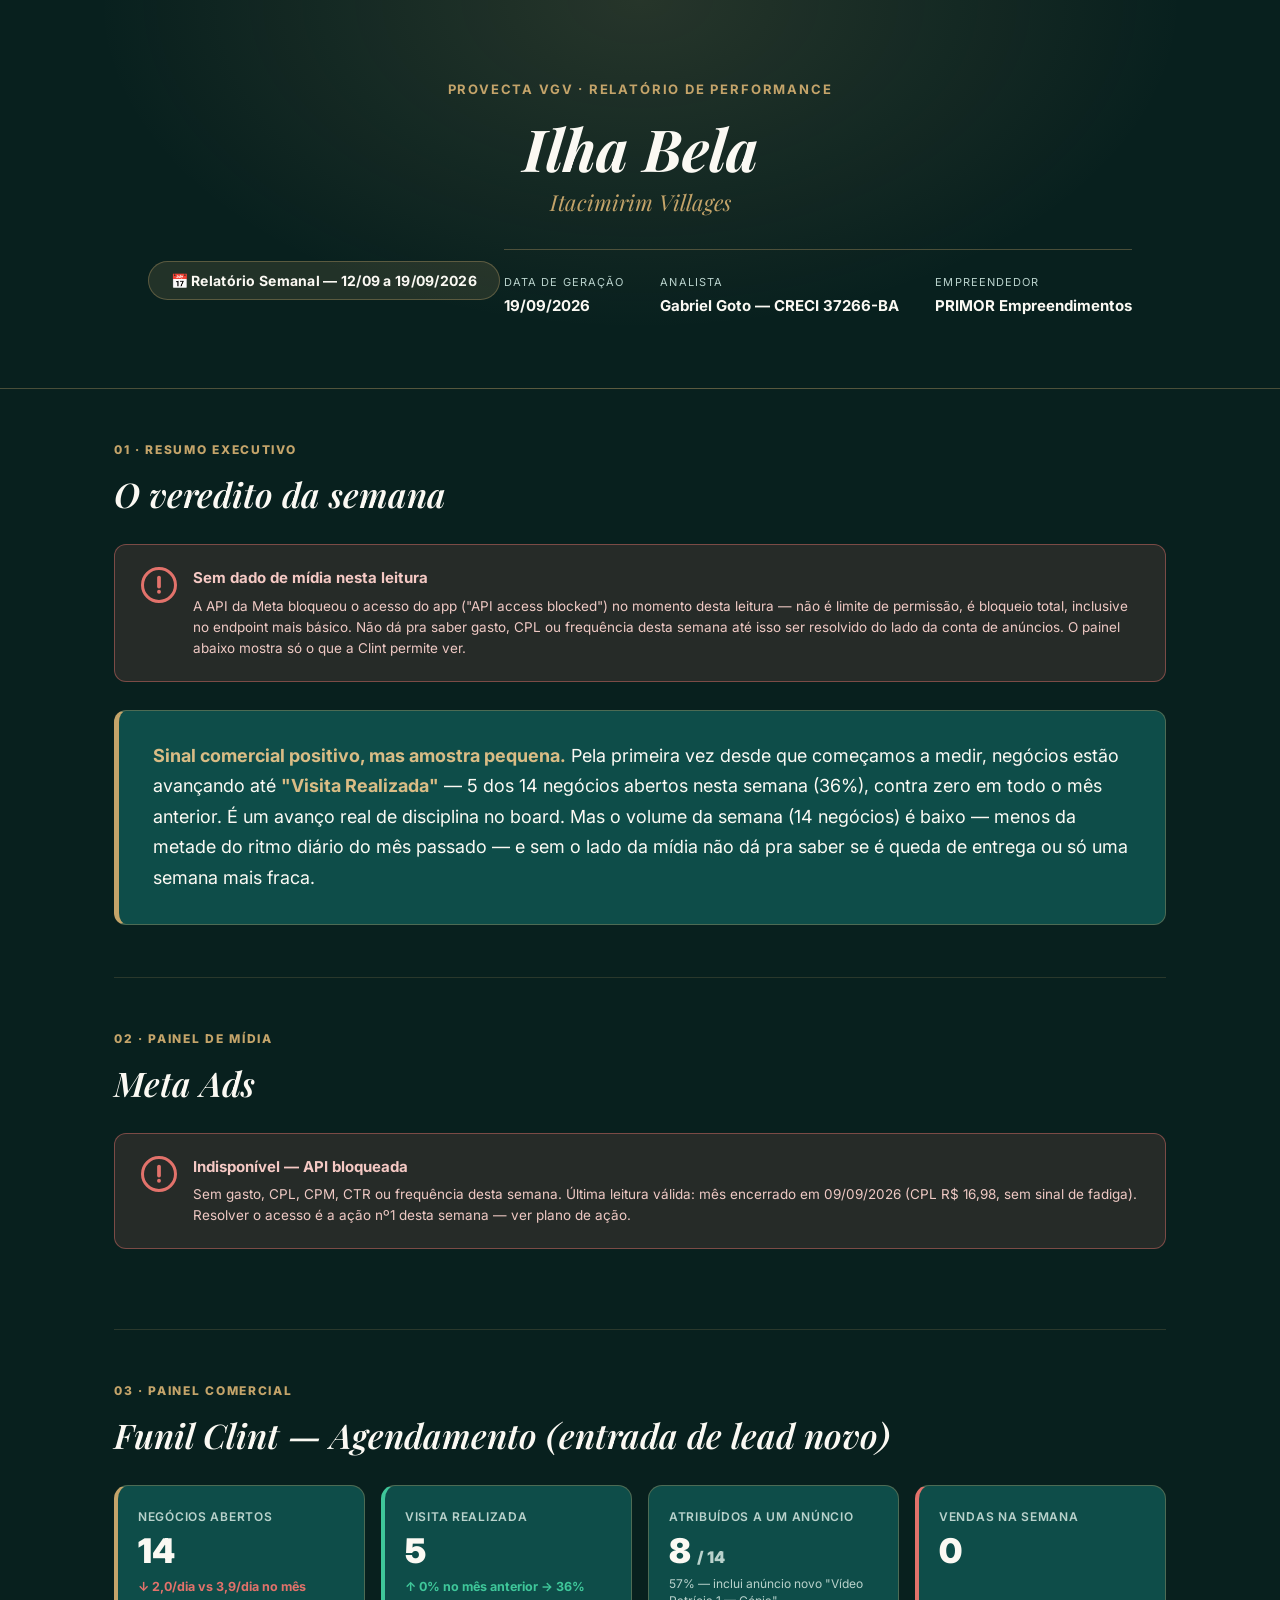
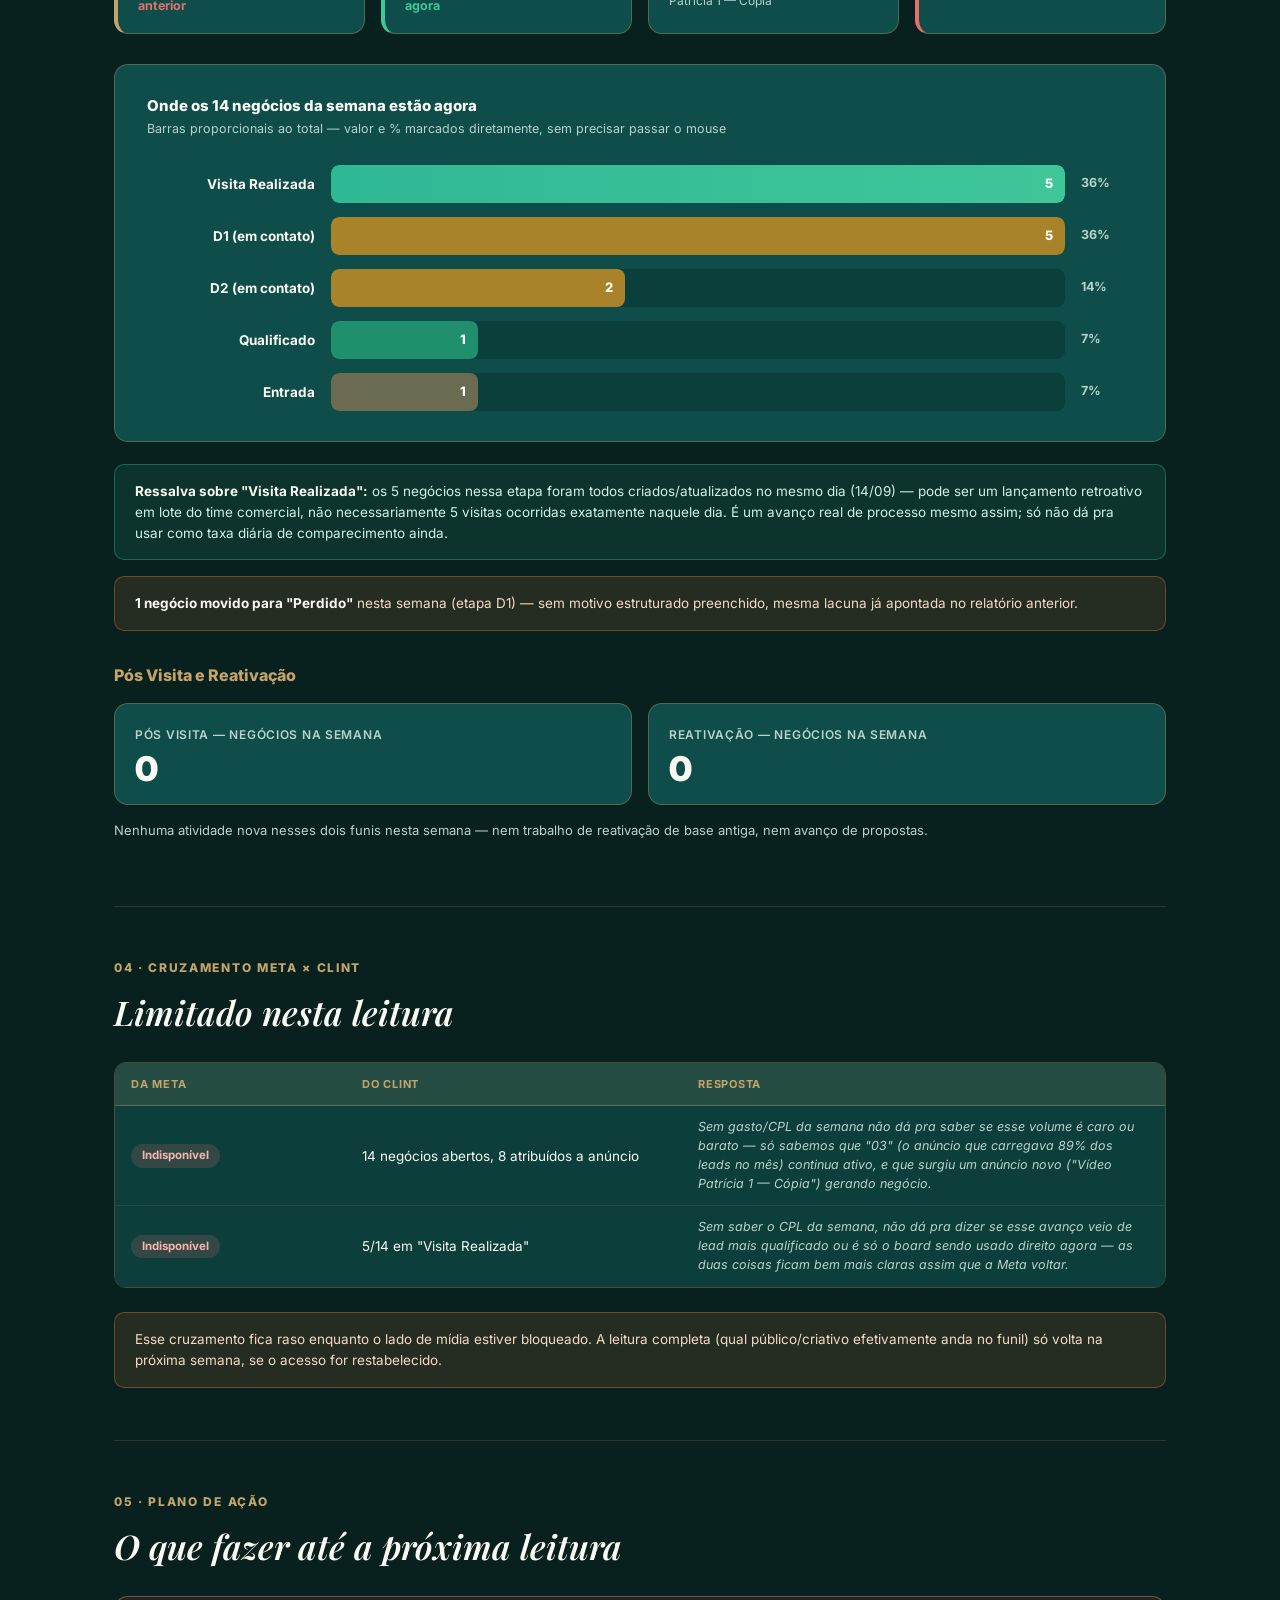
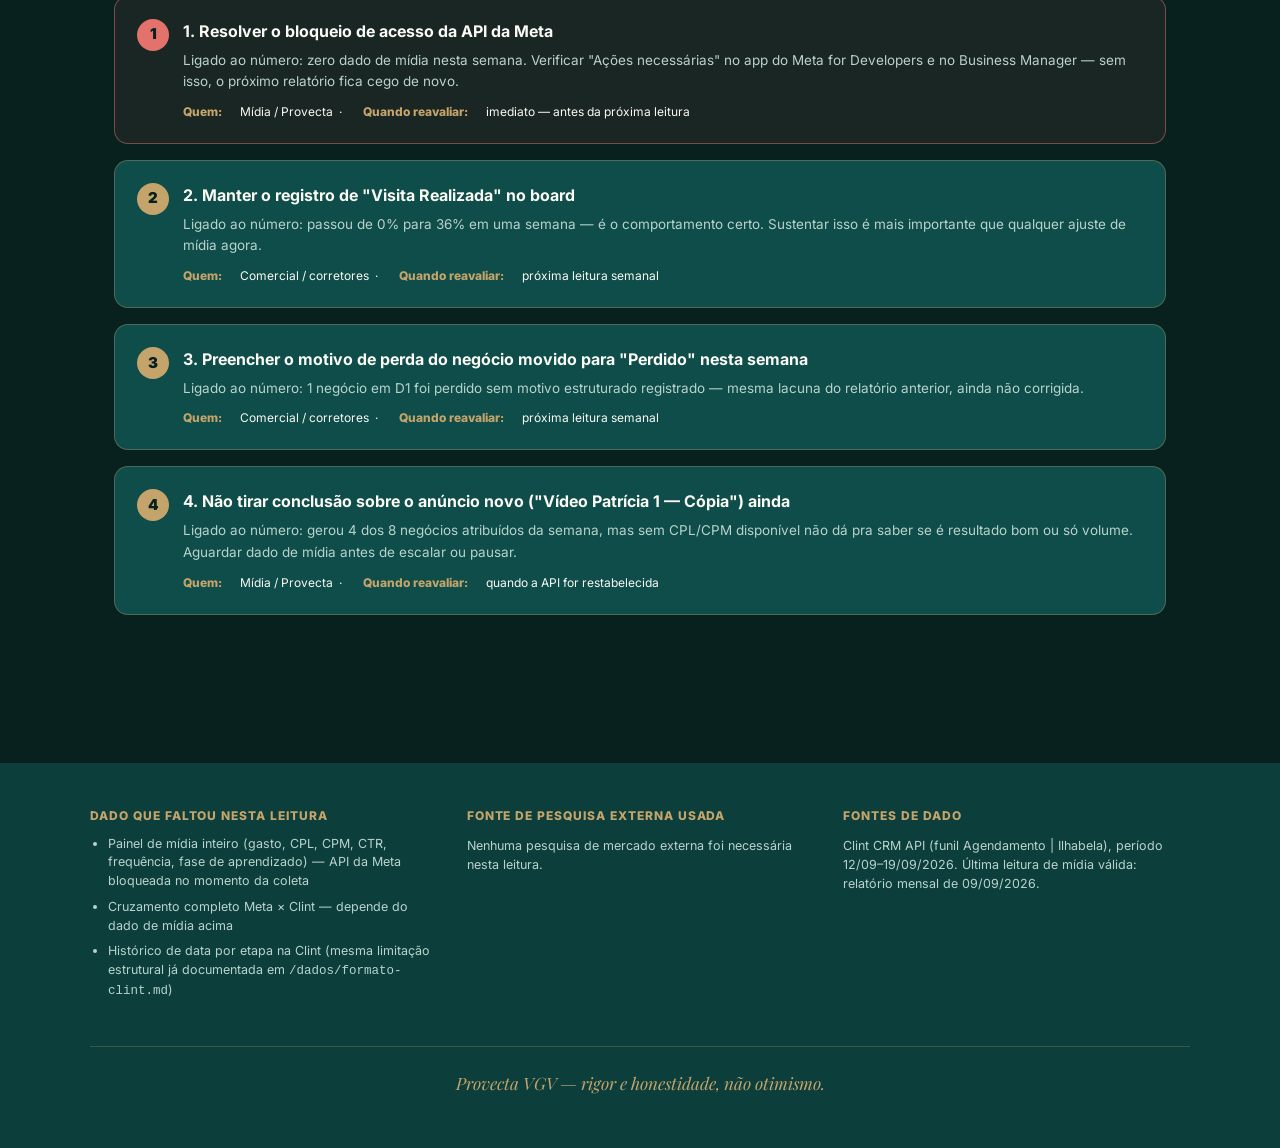
==== relatorio-ilhabela-semanal-2026-09-19.html @ f0786a6d "Relatório semanal Ilha Bela (12-19/09/2026), redesign visual Painel de mídia indisponível: a API da " ====
<!DOCTYPE html>
<html lang="pt-BR">
<head>
<meta charset="UTF-8">
<meta name="viewport" content="width=device-width, initial-scale=1.0">
<title>Ilha Bela Itacimirim Villages — Relatório Semanal</title>
<link rel="preconnect" href="https://fonts.googleapis.com">
<link rel="preconnect" href="https://fonts.gstatic.com" crossorigin>
<link href="https://fonts.googleapis.com/css2?family=Playfair+Display:ital,wght@1,500;1,700&family=Inter:wght@400;500;600;700;800;900&display=swap" rel="stylesheet">
<style>
  :root{
    --bg-deep:#08201E;
    --bg-panel:#0E4D49;
    --bg-panel-2:#0c3f3c;
    --accent:#C4A46A;
    --accent-strong:#D9BC85;
    --teal:#2FB894;
    --rust:#D9793F;
    --critical:#E2726B;
    --good:#3FC79A;
    --text-on-dark:#FBF9F3;
    --text-on-dark-muted:#B9D2CC;
    --border-soft:rgba(196,164,106,0.35);
    --font-display:'Playfair Display', Georgia, serif;
    --font-body:'Inter', -apple-system, sans-serif;
  }
  *{box-sizing:border-box;}
  body{margin:0;background:var(--bg-deep);color:var(--text-on-dark);font-family:var(--font-body);line-height:1.5;}
  .page{max-width:1100px;margin:0 auto;padding:0 24px 80px;}
  svg{display:block;}

  /* ---------- CAPA ---------- */
  .cover{padding:80px 24px 60px;text-align:center;background:radial-gradient(ellipse at top, rgba(196,164,106,0.16), transparent 60%),var(--bg-deep);border-bottom:1px solid var(--border-soft);}
  .cover-eyebrow{font-size:13px;letter-spacing:.14em;text-transform:uppercase;color:var(--accent);font-weight:700;margin-bottom:18px;}
  .cover h1{font-family:var(--font-display);font-style:italic;font-weight:700;font-size:58px;line-height:1.05;margin:0 0 8px;}
  .cover .sub{font-family:var(--font-display);font-style:italic;font-size:22px;color:var(--accent);margin:0 0 30px;}
  .period-badge{display:inline-block;background:rgba(196,164,106,0.14);border:1px solid var(--border-soft);border-radius:30px;padding:8px 22px;font-size:14px;font-weight:700;letter-spacing:.02em;margin-bottom:28px;}
  .cover-meta{display:inline-flex;gap:36px;flex-wrap:wrap;justify-content:center;padding-top:24px;border-top:1px solid var(--border-soft);}
  .cover-meta div{text-align:left;}
  .cover-meta .label{font-size:11px;text-transform:uppercase;letter-spacing:.1em;color:var(--text-on-dark-muted);margin-bottom:4px;}
  .cover-meta .value{font-size:15px;font-weight:700;}

  section{padding:52px 0;border-bottom:1px solid rgba(196,164,106,0.18);}
  section:last-of-type{border-bottom:none;}
  .section-tag{font-size:12px;letter-spacing:.14em;text-transform:uppercase;color:var(--accent);font-weight:800;margin:0 0 10px;}
  h2{font-family:var(--font-display);font-style:italic;font-weight:600;font-size:34px;margin:0 0 24px;}
  h3{font-size:16px;font-weight:800;margin:0 0 16px;color:var(--accent);}

  .verdict-box{background:var(--bg-panel);border:1px solid var(--border-soft);border-left:5px solid var(--accent);border-radius:12px;padding:30px 34px;font-size:18px;line-height:1.7;}
  .verdict-box strong{color:var(--accent-strong);}

  .alert-box{background:rgba(226,114,107,0.14);border:1px solid rgba(226,114,107,0.45);border-radius:12px;padding:22px 26px;margin-bottom:28px;display:flex;gap:16px;align-items:flex-start;}
  .alert-box .icon{flex:0 0 auto;width:36px;height:36px;}
  .alert-box .body h4{margin:0 0 6px;font-size:15px;color:#F5C9C4;}
  .alert-box .body p{margin:0;font-size:13.5px;color:#EFC9C4;line-height:1.55;}

  /* ---------- STAT TILES ---------- */
  .stat-grid{display:grid;grid-template-columns:repeat(auto-fit,minmax(190px,1fr));gap:16px;margin-bottom:30px;}
  .stat-tile{background:var(--bg-panel);border:1px solid var(--border-soft);border-radius:14px;padding:22px 20px 18px;position:relative;overflow:hidden;}
  .stat-tile .stat-icon{position:absolute;top:16px;right:16px;width:22px;height:22px;}
  .stat-tile .stat-label{font-size:12px;color:var(--text-on-dark-muted);text-transform:uppercase;letter-spacing:.06em;margin-bottom:8px;font-weight:600;}
  .stat-tile .stat-value{font-size:34px;font-weight:900;color:var(--text-on-dark);line-height:1;}
  .stat-tile .stat-trend{margin-top:10px;font-size:12.5px;font-weight:700;display:flex;align-items:center;gap:5px;}
  .stat-tile .stat-note{font-size:12px;color:var(--text-on-dark-muted);margin-top:8px;line-height:1.4;}
  .stat-tile.good{border-left:4px solid var(--good);}
  .stat-tile.flag{border-left:4px solid var(--critical);}
  .stat-tile.neutral{border-left:4px solid var(--accent);}
  .trend-up{color:var(--good);}
  .trend-down{color:var(--critical);}

  /* ---------- FUNNEL ---------- */
  .funnel-card{background:var(--bg-panel);border:1px solid var(--border-soft);border-radius:14px;padding:30px 32px;margin-bottom:22px;}
  .funnel-title{font-size:15px;font-weight:800;color:var(--text-on-dark);margin-bottom:2px;}
  .funnel-sub{font-size:12.5px;color:var(--text-on-dark-muted);margin-bottom:26px;}
  .funnel-row{display:flex;align-items:center;gap:16px;margin-bottom:14px;}
  .funnel-row:last-child{margin-bottom:0;}
  .funnel-label{flex:0 0 168px;font-size:13.5px;font-weight:700;color:var(--text-on-dark);text-align:right;}
  .funnel-bar-track{flex:1;background:rgba(0,0,0,0.18);border-radius:8px;height:38px;position:relative;overflow:hidden;}
  .funnel-bar-fill{height:100%;border-radius:8px;display:flex;align-items:center;justify-content:flex-end;padding-right:12px;transition:width .3s;min-width:44px;}
  .funnel-bar-fill span{font-size:13px;font-weight:800;color:#062120;white-space:nowrap;}
  .funnel-bar-fill.on-dark span{color:#fff;}
  .funnel-pct{flex:0 0 52px;font-size:12.5px;color:var(--text-on-dark-muted);font-weight:700;}

  /* ---------- TABLES ---------- */
  .table-wrap{overflow-x:auto;border-radius:12px;border:1px solid var(--border-soft);margin-bottom:24px;}
  table{width:100%;border-collapse:collapse;background:var(--bg-panel-2);font-size:13.5px;}
  thead th{text-align:left;padding:13px 16px;background:rgba(196,164,106,0.14);color:var(--accent);font-size:11px;text-transform:uppercase;letter-spacing:.07em;border-bottom:1px solid var(--border-soft);}
  tbody td{padding:12px 16px;border-bottom:1px solid rgba(196,164,106,0.1);color:var(--text-on-dark);white-space:normal;}
  tbody tr:last-child td{border-bottom:none;}
  tbody tr:hover{background:rgba(196,164,106,0.06);}
  .pill{display:inline-flex;align-items:center;gap:5px;padding:3px 11px;border-radius:20px;font-size:11.5px;font-weight:700;}
  .pill-good{background:rgba(63,199,154,0.2);color:#8FEACB;}
  .pill-warn{background:rgba(226,114,107,0.18);color:#F5B4AF;}
  .pill-muted{background:rgba(185,210,204,0.12);color:var(--text-on-dark-muted);}

  .callout{background:rgba(217,121,63,0.14);border:1px solid rgba(217,121,63,0.4);border-radius:10px;padding:16px 20px;font-size:13.5px;color:#F5DAC4;margin:16px 0 0;line-height:1.55;}
  .callout.info{background:rgba(47,184,148,0.12);border-color:rgba(47,184,148,0.4);color:#CFF2E5;}
  .callout strong{color:var(--text-on-dark);}

  .cross-table td:nth-child(1){width:22%;font-weight:600;}
  .cross-table td:nth-child(2){width:32%;}
  .cross-table td.q{font-style:italic;color:var(--text-on-dark-muted);font-size:12.5px;line-height:1.5;}

  .action-list{list-style:none;padding:0;margin:0;counter-reset:action;}
  .action-item{counter-increment:action;background:var(--bg-panel);border:1px solid var(--border-soft);border-radius:14px;padding:22px 24px 22px 68px;margin-bottom:16px;position:relative;}
  .action-item.urgent{border-color:rgba(226,114,107,0.5);background:rgba(226,114,107,0.08);}
  .action-item::before{content:counter(action);position:absolute;left:22px;top:22px;width:32px;height:32px;border-radius:50%;background:var(--accent);color:var(--bg-deep);font-weight:900;font-size:15px;display:flex;align-items:center;justify-content:center;}
  .action-item.urgent::before{background:var(--critical);}
  .action-item h4{margin:0 0 7px;font-size:16px;}
  .action-item p{margin:0 0 10px;font-size:13.5px;color:var(--text-on-dark-muted);line-height:1.6;}
  .action-meta{display:flex;gap:18px;flex-wrap:wrap;font-size:12px;}
  .action-meta span{color:var(--accent);font-weight:800;}

  footer{padding:44px 24px 54px;background:var(--bg-panel-2);font-size:12.5px;color:var(--text-on-dark-muted);}
  footer h4{color:var(--accent);font-size:12px;text-transform:uppercase;letter-spacing:.08em;margin:0 0 10px;font-weight:800;}
  footer .foot-grid{max-width:1100px;margin:0 auto;display:grid;grid-template-columns:repeat(auto-fit,minmax(230px,1fr));gap:30px;}
  footer .signature{max-width:1100px;margin:38px auto 0;padding-top:24px;border-top:1px solid rgba(196,164,106,0.25);font-family:var(--font-display);font-style:italic;font-size:17px;color:var(--accent);text-align:center;}
  footer ul{margin:0;padding-left:18px;}
  footer li{margin-bottom:7px;line-height:1.5;}

  @media (max-width:640px){
    .funnel-label{flex-basis:110px;font-size:12px;}
    .cover h1{font-size:42px;}
  }
  @media print{body{background:#fff;}section{break-inside:avoid;}}
</style>
</head>
<body>

<div class="cover">
  <div class="cover-eyebrow">Provecta VGV · Relatório de Performance</div>
  <h1>Ilha Bela</h1>
  <div class="sub">Itacimirim Villages</div>
  <div class="period-badge">📅 Relatório Semanal — 12/09 a 19/09/2026</div>
  <div class="cover-meta">
    <div><div class="label">Data de geração</div><div class="value">19/09/2026</div></div>
    <div><div class="label">Analista</div><div class="value">Gabriel Goto — CRECI 37266-BA</div></div>
    <div><div class="label">Empreendedor</div><div class="value">PRIMOR Empreendimentos</div></div>
  </div>
</div>

<div class="page">

  <section>
    <p class="section-tag">01 · Resumo executivo</p>
    <h2>O veredito da semana</h2>

    <div class="alert-box">
      <svg class="icon" viewBox="0 0 24 24" fill="none"><circle cx="12" cy="12" r="11" stroke="#E2726B" stroke-width="2"/><path d="M12 7v6" stroke="#E2726B" stroke-width="2.5" stroke-linecap="round"/><circle cx="12" cy="16.5" r="1.3" fill="#E2726B"/></svg>
      <div class="body">
        <h4>Sem dado de mídia nesta leitura</h4>
        <p>A API da Meta bloqueou o acesso do app ("API access blocked") no momento desta leitura — não é limite de permissão, é bloqueio total, inclusive no endpoint mais básico. Não dá pra saber gasto, CPL ou frequência desta semana até isso ser resolvido do lado da conta de anúncios. O painel abaixo mostra só o que a Clint permite ver.</p>
      </div>
    </div>

    <div class="verdict-box">
      <strong>Sinal comercial positivo, mas amostra pequena.</strong> Pela primeira vez desde que começamos a medir, negócios estão avançando até <strong>"Visita Realizada"</strong> — 5 dos 14 negócios abertos nesta semana (36%), contra zero em todo o mês anterior. É um avanço real de disciplina no board. Mas o volume da semana (14 negócios) é baixo — menos da metade do ritmo diário do mês passado — e sem o lado da mídia não dá pra saber se é queda de entrega ou só uma semana mais fraca.
    </div>
  </section>

  <!-- ============ PAINEL DE MÍDIA ============ -->
  <section>
    <p class="section-tag">02 · Painel de mídia</p>
    <h2>Meta Ads</h2>
    <div class="alert-box">
      <svg class="icon" viewBox="0 0 24 24" fill="none"><circle cx="12" cy="12" r="11" stroke="#E2726B" stroke-width="2"/><path d="M12 7v6" stroke="#E2726B" stroke-width="2.5" stroke-linecap="round"/><circle cx="12" cy="16.5" r="1.3" fill="#E2726B"/></svg>
      <div class="body">
        <h4>Indisponível — API bloqueada</h4>
        <p>Sem gasto, CPL, CPM, CTR ou frequência desta semana. Última leitura válida: mês encerrado em 09/09/2026 (CPL R$ 16,98, sem sinal de fadiga). Resolver o acesso é a ação nº1 desta semana — ver plano de ação.</p>
      </div>
    </div>
  </section>

  <!-- ============ PAINEL COMERCIAL ============ -->
  <section>
    <p class="section-tag">03 · Painel comercial</p>
    <h2>Funil Clint — Agendamento (entrada de lead novo)</h2>

    <div class="stat-grid">
      <div class="stat-tile neutral">
        <div class="stat-label">Negócios abertos</div>
        <div class="stat-value">14</div>
        <div class="stat-trend trend-down">↓ 2,0/dia vs 3,9/dia no mês anterior</div>
      </div>
      <div class="stat-tile good">
        <div class="stat-label">Visita Realizada</div>
        <div class="stat-value">5</div>
        <div class="stat-trend trend-up">↑ 0% no mês anterior → 36% agora</div>
      </div>
      <div class="stat-tile">
        <div class="stat-label">Atribuídos a um anúncio</div>
        <div class="stat-value">8 <span style="font-size:16px;color:var(--text-on-dark-muted);">/ 14</span></div>
        <div class="stat-note">57% — inclui anúncio novo "Vídeo Patrícia 1 — Cópia"</div>
      </div>
      <div class="stat-tile flag">
        <div class="stat-label">Vendas na semana</div>
        <div class="stat-value">0</div>
      </div>
    </div>

    <div class="funnel-card">
      <div class="funnel-title">Onde os 14 negócios da semana estão agora</div>
      <div class="funnel-sub">Barras proporcionais ao total — valor e % marcados diretamente, sem precisar passar o mouse</div>

      <div class="funnel-row">
        <div class="funnel-label">Visita Realizada</div>
        <div class="funnel-bar-track"><div class="funnel-bar-fill on-dark" style="width:100%;background:linear-gradient(90deg,#2FB894,#3FC79A);"><span>5</span></div></div>
        <div class="funnel-pct">36%</div>
      </div>
      <div class="funnel-row">
        <div class="funnel-label">D1 (em contato)</div>
        <div class="funnel-bar-track"><div class="funnel-bar-fill on-dark" style="width:100%;background:#A9832A;"><span>5</span></div></div>
        <div class="funnel-pct">36%</div>
      </div>
      <div class="funnel-row">
        <div class="funnel-label">D2 (em contato)</div>
        <div class="funnel-bar-track"><div class="funnel-bar-fill on-dark" style="width:40%;background:#A9832A;"><span>2</span></div></div>
        <div class="funnel-pct">14%</div>
      </div>
      <div class="funnel-row">
        <div class="funnel-label">Qualificado</div>
        <div class="funnel-bar-track"><div class="funnel-bar-fill on-dark" style="width:20%;background:#1F8F6E;"><span>1</span></div></div>
        <div class="funnel-pct">7%</div>
      </div>
      <div class="funnel-row">
        <div class="funnel-label">Entrada</div>
        <div class="funnel-bar-track"><div class="funnel-bar-fill on-dark" style="width:20%;background:#6b6b52;"><span>1</span></div></div>
        <div class="funnel-pct">7%</div>
      </div>
    </div>
    <div class="callout info">
      <strong>Ressalva sobre "Visita Realizada":</strong> os 5 negócios nessa etapa foram todos criados/atualizados no mesmo dia (14/09) — pode ser um lançamento retroativo em lote do time comercial, não necessariamente 5 visitas ocorridas exatamente naquele dia. É um avanço real de processo mesmo assim; só não dá pra usar como taxa diária de comparecimento ainda.
    </div>
    <div class="callout">
      <strong>1 negócio movido para "Perdido"</strong> nesta semana (etapa D1) — sem motivo estruturado preenchido, mesma lacuna já apontada no relatório anterior.
    </div>

    <h3 style="margin-top:32px;">Pós Visita e Reativação</h3>
    <div class="stat-grid">
      <div class="stat-tile"><div class="stat-label">Pós Visita — negócios na semana</div><div class="stat-value">0</div></div>
      <div class="stat-tile"><div class="stat-label">Reativação — negócios na semana</div><div class="stat-value">0</div></div>
    </div>
    <p style="font-size:13px;color:var(--text-on-dark-muted);margin-top:-14px;">Nenhuma atividade nova nesses dois funis nesta semana — nem trabalho de reativação de base antiga, nem avanço de propostas.</p>
  </section>

  <!-- ============ CRUZAMENTO ============ -->
  <section>
    <p class="section-tag">04 · Cruzamento Meta × Clint</p>
    <h2>Limitado nesta leitura</h2>
    <div class="table-wrap cross-table">
      <table>
        <thead><tr><th>Da Meta</th><th>Do Clint</th><th>Resposta</th></tr></thead>
        <tbody>
          <tr><td><span class="pill pill-warn">Indisponível</span></td><td>14 negócios abertos, 8 atribuídos a anúncio</td><td class="q">Sem gasto/CPL da semana não dá pra saber se esse volume é caro ou barato — só sabemos que "03" (o anúncio que carregava 89% dos leads no mês) continua ativo, e que surgiu um anúncio novo ("Vídeo Patrícia 1 — Cópia") gerando negócio.</td></tr>
          <tr><td><span class="pill pill-warn">Indisponível</span></td><td>5/14 em "Visita Realizada"</td><td class="q">Sem saber o CPL da semana, não dá pra dizer se esse avanço veio de lead mais qualificado ou é só o board sendo usado direito agora — as duas coisas ficam bem mais claras assim que a Meta voltar.</td></tr>
        </tbody>
      </table>
    </div>
    <div class="callout">
      Esse cruzamento fica raso enquanto o lado de mídia estiver bloqueado. A leitura completa (qual público/criativo efetivamente anda no funil) só volta na próxima semana, se o acesso for restabelecido.
    </div>
  </section>

  <!-- ============ PLANO DE AÇÃO ============ -->
  <section>
    <p class="section-tag">05 · Plano de ação</p>
    <h2>O que fazer até a próxima leitura</h2>
    <ol class="action-list">
      <li class="action-item urgent">
        <h4>1. Resolver o bloqueio de acesso da API da Meta</h4>
        <p>Ligado ao número: zero dado de mídia nesta semana. Verificar "Ações necessárias" no app do Meta for Developers e no Business Manager — sem isso, o próximo relatório fica cego de novo.</p>
        <div class="action-meta"><span>Quem:</span> Mídia / Provecta &nbsp;·&nbsp; <span>Quando reavaliar:</span> imediato — antes da próxima leitura</div>
      </li>
      <li class="action-item">
        <h4>2. Manter o registro de "Visita Realizada" no board</h4>
        <p>Ligado ao número: passou de 0% para 36% em uma semana — é o comportamento certo. Sustentar isso é mais importante que qualquer ajuste de mídia agora.</p>
        <div class="action-meta"><span>Quem:</span> Comercial / corretores &nbsp;·&nbsp; <span>Quando reavaliar:</span> próxima leitura semanal</div>
      </li>
      <li class="action-item">
        <h4>3. Preencher o motivo de perda do negócio movido para "Perdido" nesta semana</h4>
        <p>Ligado ao número: 1 negócio em D1 foi perdido sem motivo estruturado registrado — mesma lacuna do relatório anterior, ainda não corrigida.</p>
        <div class="action-meta"><span>Quem:</span> Comercial / corretores &nbsp;·&nbsp; <span>Quando reavaliar:</span> próxima leitura semanal</div>
      </li>
      <li class="action-item">
        <h4>4. Não tirar conclusão sobre o anúncio novo ("Vídeo Patrícia 1 — Cópia") ainda</h4>
        <p>Ligado ao número: gerou 4 dos 8 negócios atribuídos da semana, mas sem CPL/CPM disponível não dá pra saber se é resultado bom ou só volume. Aguardar dado de mídia antes de escalar ou pausar.</p>
        <div class="action-meta"><span>Quem:</span> Mídia / Provecta &nbsp;·&nbsp; <span>Quando reavaliar:</span> quando a API for restabelecida</div>
      </li>
    </ol>
  </section>

</div>

<footer>
  <div class="foot-grid">
    <div>
      <h4>Dado que faltou nesta leitura</h4>
      <ul>
        <li>Painel de mídia inteiro (gasto, CPL, CPM, CTR, frequência, fase de aprendizado) — API da Meta bloqueada no momento da coleta</li>
        <li>Cruzamento completo Meta × Clint — depende do dado de mídia acima</li>
        <li>Histórico de data por etapa na Clint (mesma limitação estrutural já documentada em <code>/dados/formato-clint.md</code>)</li>
      </ul>
    </div>
    <div>
      <h4>Fonte de pesquisa externa usada</h4>
      <p>Nenhuma pesquisa de mercado externa foi necessária nesta leitura.</p>
    </div>
    <div>
      <h4>Fontes de dado</h4>
      <p>Clint CRM API (funil Agendamento | Ilhabela), período 12/09–19/09/2026. Última leitura de mídia válida: relatório mensal de 09/09/2026.</p>
    </div>
  </div>
  <div class="signature">Provecta VGV — rigor e honestidade, não otimismo.</div>
</footer>

</body>
</html>
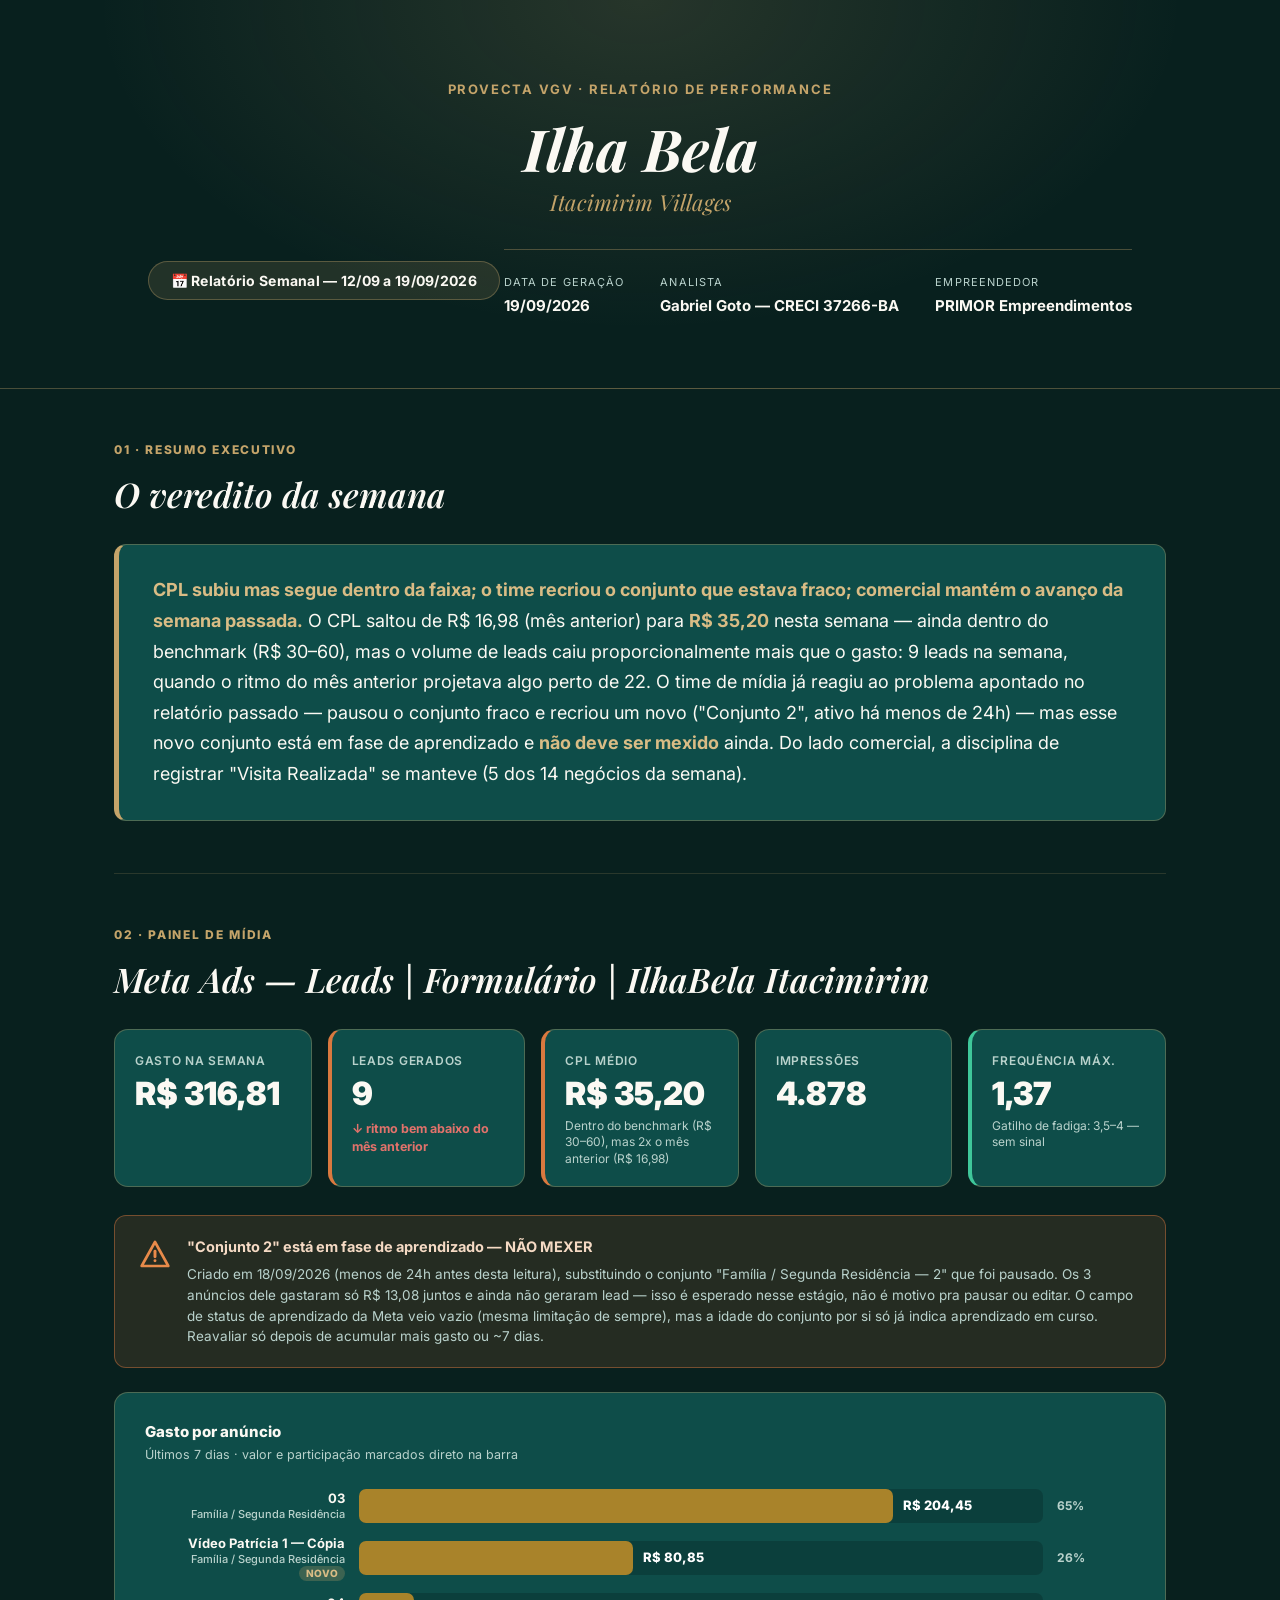
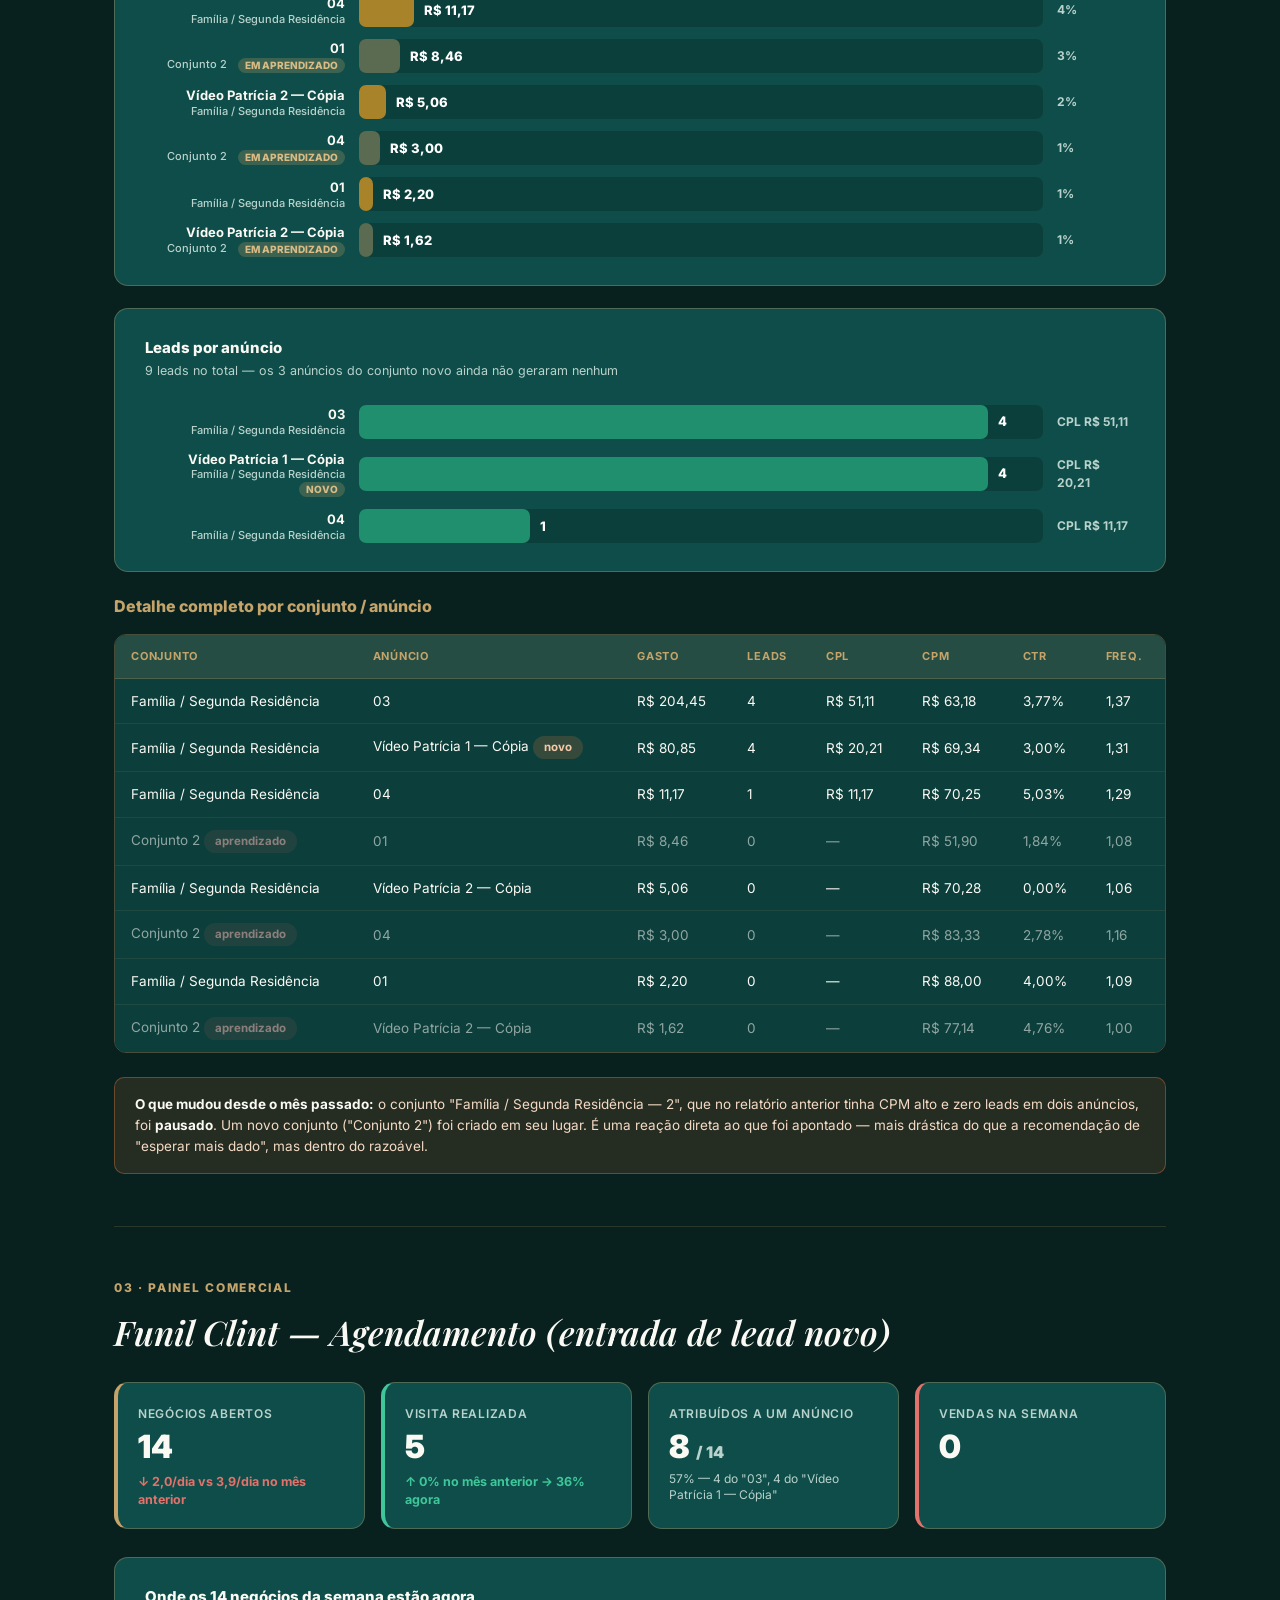
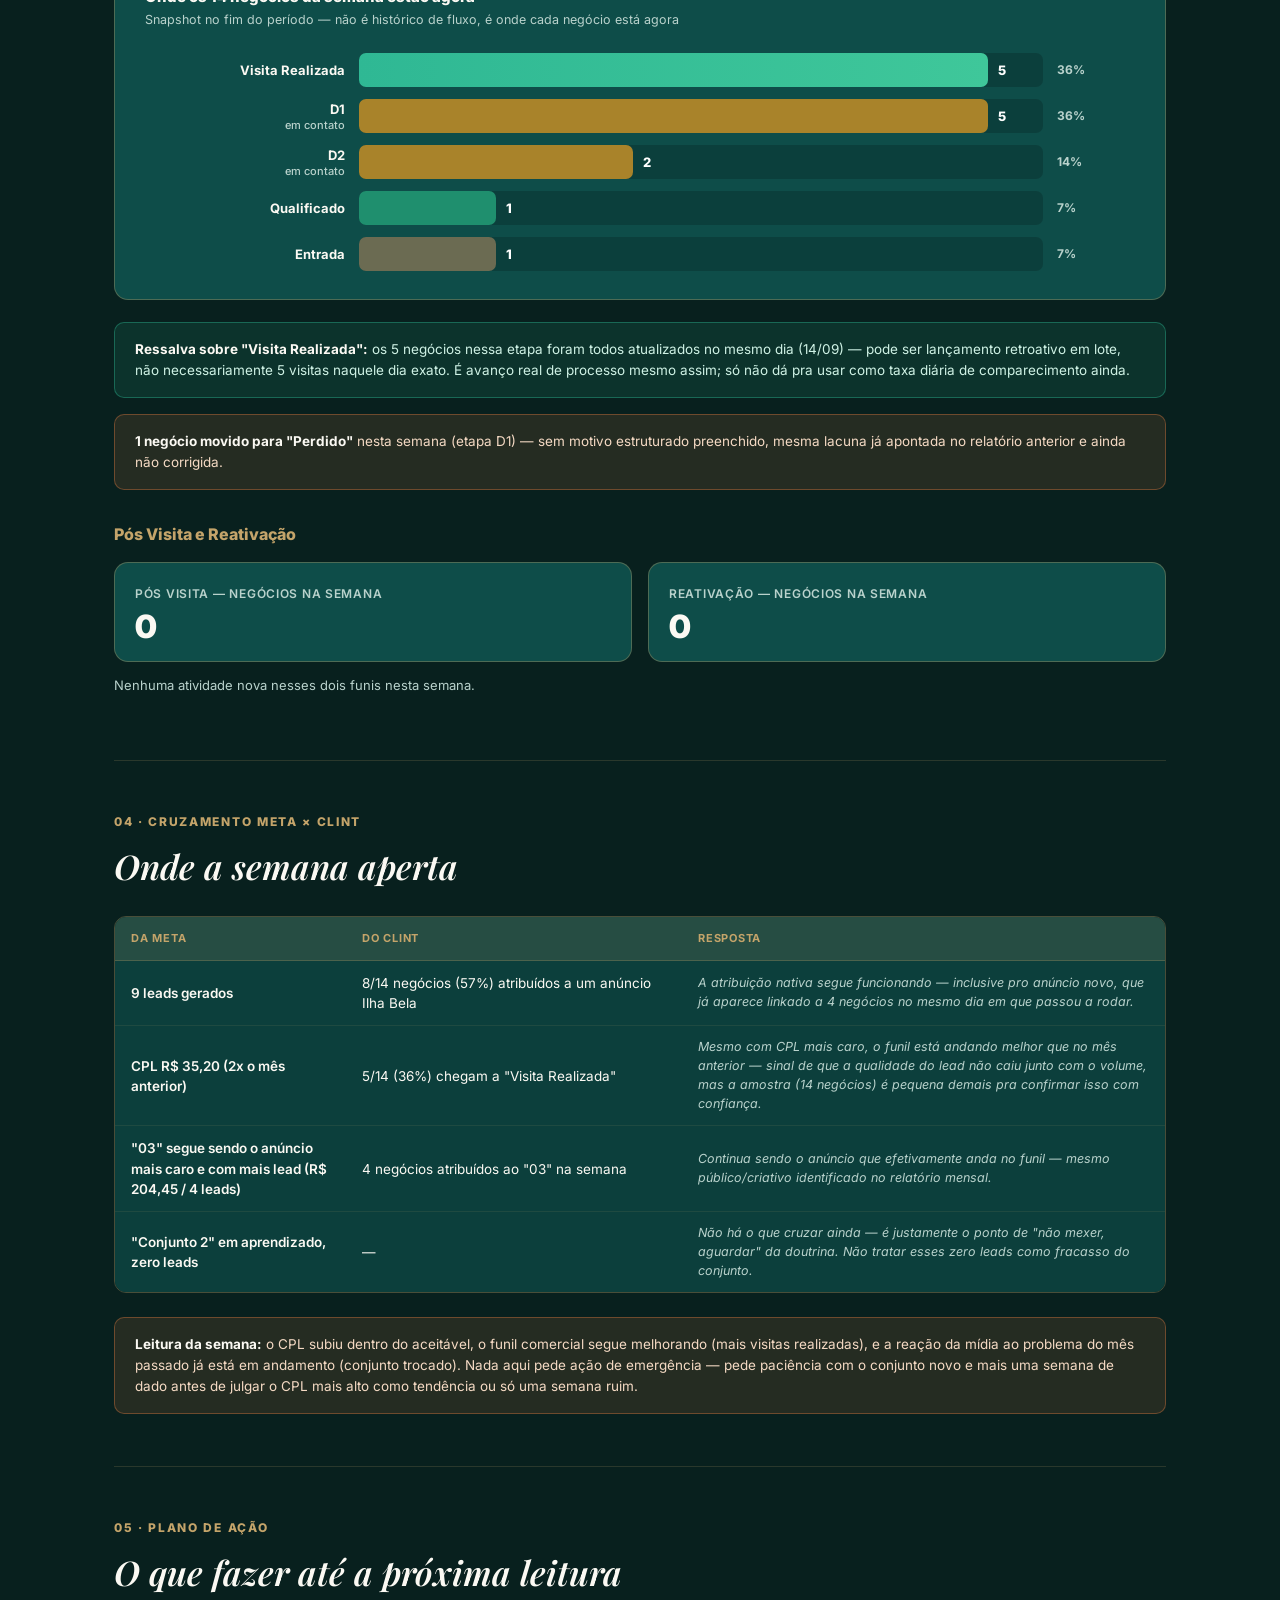
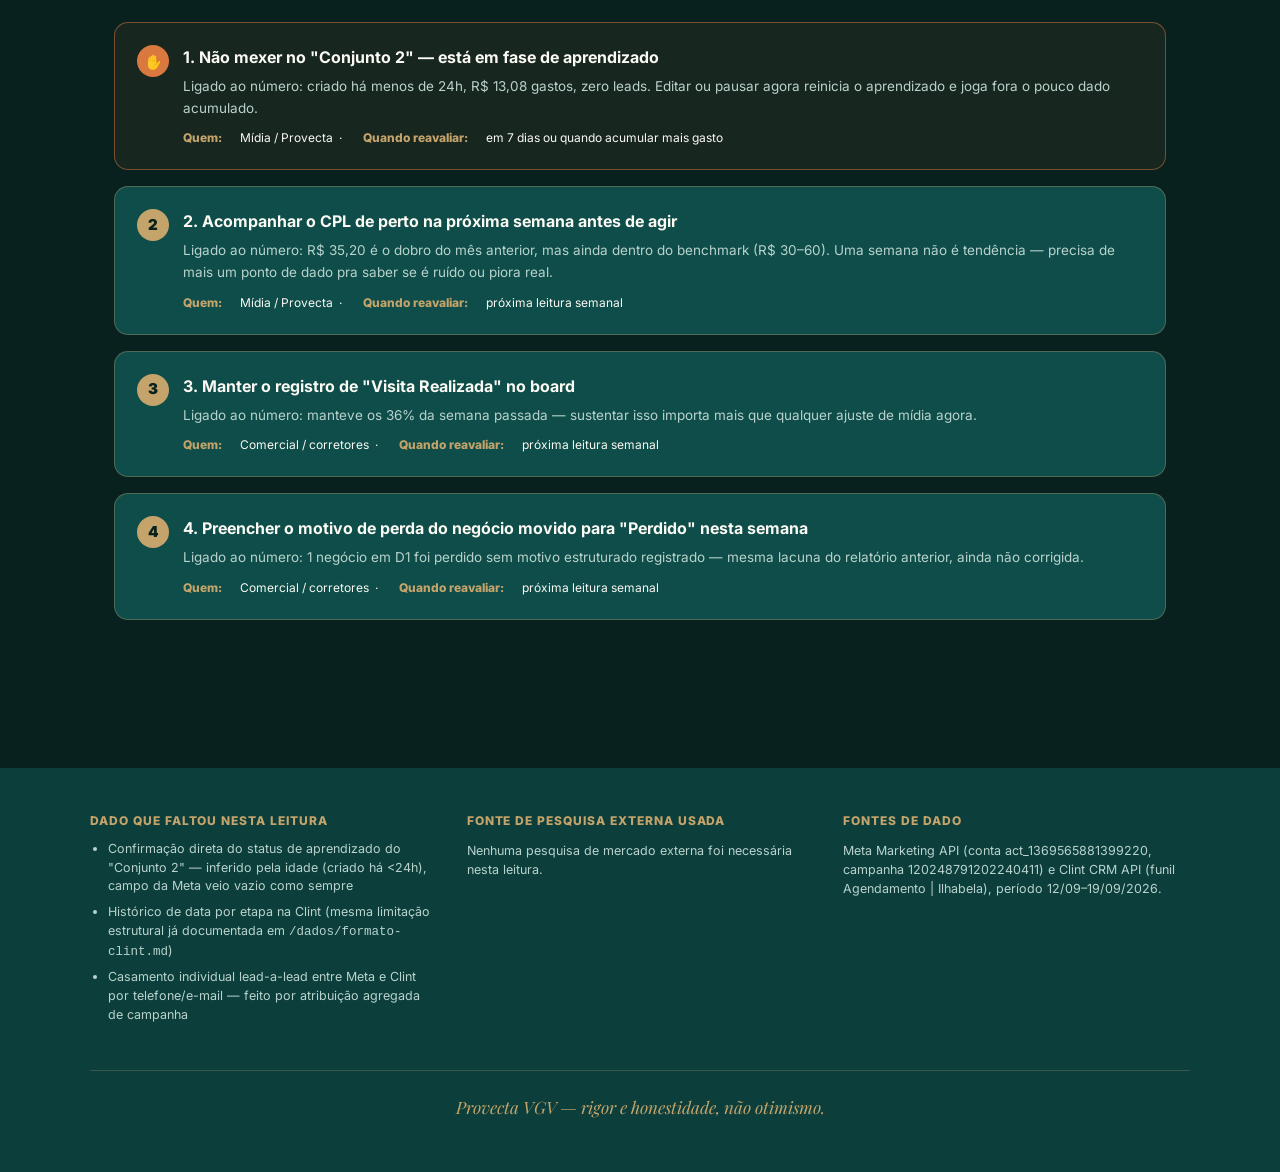
==== commit c79aabc9: "Relatório semanal Ilha Bela completo (12-19/09/2026) A API da Meta havia bloqueado o app ("API acces" ====
--- a/relatorio-ilhabela-semanal-2026-09-19.html
+++ b/relatorio-ilhabela-semanal-2026-09-19.html
@@ -29,7 +29,6 @@
   .page{max-width:1100px;margin:0 auto;padding:0 24px 80px;}
   svg{display:block;}
 
-  /* ---------- CAPA ---------- */
   .cover{padding:80px 24px 60px;text-align:center;background:radial-gradient(ellipse at top, rgba(196,164,106,0.16), transparent 60%),var(--bg-deep);border-bottom:1px solid var(--border-soft);}
   .cover-eyebrow{font-size:13px;letter-spacing:.14em;text-transform:uppercase;color:var(--accent);font-weight:700;margin-bottom:18px;}
   .cover h1{font-family:var(--font-display);font-style:italic;font-weight:700;font-size:58px;line-height:1.05;margin:0 0 8px;}
@@ -49,63 +48,72 @@
   .verdict-box{background:var(--bg-panel);border:1px solid var(--border-soft);border-left:5px solid var(--accent);border-radius:12px;padding:30px 34px;font-size:18px;line-height:1.7;}
   .verdict-box strong{color:var(--accent-strong);}
 
-  .alert-box{background:rgba(226,114,107,0.14);border:1px solid rgba(226,114,107,0.45);border-radius:12px;padding:22px 26px;margin-bottom:28px;display:flex;gap:16px;align-items:flex-start;}
-  .alert-box .icon{flex:0 0 auto;width:36px;height:36px;}
-  .alert-box .body h4{margin:0 0 6px;font-size:15px;color:#F5C9C4;}
-  .alert-box .body p{margin:0;font-size:13.5px;color:#EFC9C4;line-height:1.55;}
-
-  /* ---------- STAT TILES ---------- */
-  .stat-grid{display:grid;grid-template-columns:repeat(auto-fit,minmax(190px,1fr));gap:16px;margin-bottom:30px;}
-  .stat-tile{background:var(--bg-panel);border:1px solid var(--border-soft);border-radius:14px;padding:22px 20px 18px;position:relative;overflow:hidden;}
-  .stat-tile .stat-icon{position:absolute;top:16px;right:16px;width:22px;height:22px;}
+  .alert-box{border-radius:12px;padding:20px 24px;margin-bottom:24px;display:flex;gap:16px;align-items:flex-start;}
+  .alert-box.crit{background:rgba(226,114,107,0.14);border:1px solid rgba(226,114,107,0.45);}
+  .alert-box.warn{background:rgba(217,121,63,0.14);border:1px solid rgba(217,121,63,0.45);}
+  .alert-box.ok{background:rgba(47,184,148,0.12);border:1px solid rgba(47,184,148,0.4);}
+  .alert-box .icon{flex:0 0 auto;width:32px;height:32px;margin-top:2px;}
+  .alert-box .body h4{margin:0 0 6px;font-size:14.5px;}
+  .alert-box.crit .body h4{color:#F5C9C4;}
+  .alert-box.warn .body h4{color:#F5DAC4;}
+  .alert-box.ok .body h4{color:#CFF2E5;}
+  .alert-box .body p{margin:0;font-size:13.5px;line-height:1.55;color:var(--text-on-dark-muted);}
+
+  .stat-grid{display:grid;grid-template-columns:repeat(auto-fit,minmax(180px,1fr));gap:16px;margin-bottom:28px;}
+  .stat-tile{background:var(--bg-panel);border:1px solid var(--border-soft);border-radius:14px;padding:22px 20px 18px;position:relative;}
   .stat-tile .stat-label{font-size:12px;color:var(--text-on-dark-muted);text-transform:uppercase;letter-spacing:.06em;margin-bottom:8px;font-weight:600;}
-  .stat-tile .stat-value{font-size:34px;font-weight:900;color:var(--text-on-dark);line-height:1;}
+  .stat-tile .stat-value{font-size:32px;font-weight:900;color:var(--text-on-dark);line-height:1;}
   .stat-tile .stat-trend{margin-top:10px;font-size:12.5px;font-weight:700;display:flex;align-items:center;gap:5px;}
   .stat-tile .stat-note{font-size:12px;color:var(--text-on-dark-muted);margin-top:8px;line-height:1.4;}
   .stat-tile.good{border-left:4px solid var(--good);}
   .stat-tile.flag{border-left:4px solid var(--critical);}
+  .stat-tile.warn{border-left:4px solid var(--rust);}
   .stat-tile.neutral{border-left:4px solid var(--accent);}
   .trend-up{color:var(--good);}
   .trend-down{color:var(--critical);}
 
-  /* ---------- FUNNEL ---------- */
-  .funnel-card{background:var(--bg-panel);border:1px solid var(--border-soft);border-radius:14px;padding:30px 32px;margin-bottom:22px;}
-  .funnel-title{font-size:15px;font-weight:800;color:var(--text-on-dark);margin-bottom:2px;}
-  .funnel-sub{font-size:12.5px;color:var(--text-on-dark-muted);margin-bottom:26px;}
-  .funnel-row{display:flex;align-items:center;gap:16px;margin-bottom:14px;}
-  .funnel-row:last-child{margin-bottom:0;}
-  .funnel-label{flex:0 0 168px;font-size:13.5px;font-weight:700;color:var(--text-on-dark);text-align:right;}
-  .funnel-bar-track{flex:1;background:rgba(0,0,0,0.18);border-radius:8px;height:38px;position:relative;overflow:hidden;}
-  .funnel-bar-fill{height:100%;border-radius:8px;display:flex;align-items:center;justify-content:flex-end;padding-right:12px;transition:width .3s;min-width:44px;}
-  .funnel-bar-fill span{font-size:13px;font-weight:800;color:#062120;white-space:nowrap;}
-  .funnel-bar-fill.on-dark span{color:#fff;}
-  .funnel-pct{flex:0 0 52px;font-size:12.5px;color:var(--text-on-dark-muted);font-weight:700;}
-
-  /* ---------- TABLES ---------- */
+  /* ---------- BAR ROWS (funil / ranking) ---------- */
+  .bars-card{background:var(--bg-panel);border:1px solid var(--border-soft);border-radius:14px;padding:28px 30px;margin-bottom:22px;}
+  .bars-title{font-size:15px;font-weight:800;color:var(--text-on-dark);margin-bottom:2px;}
+  .bars-sub{font-size:12.5px;color:var(--text-on-dark-muted);margin-bottom:24px;}
+  .bar-row{display:flex;align-items:center;gap:14px;margin-bottom:12px;}
+  .bar-row:last-child{margin-bottom:0;}
+  .bar-label{flex:0 0 200px;font-size:13px;font-weight:700;color:var(--text-on-dark);text-align:right;line-height:1.3;}
+  .bar-label small{display:block;font-weight:500;color:var(--text-on-dark-muted);font-size:11px;}
+  .bar-track{flex:1;background:rgba(0,0,0,0.18);border-radius:7px;height:34px;display:flex;align-items:center;overflow:visible;min-width:0;}
+  .bar-fill{height:100%;border-radius:7px;flex:0 0 auto;min-width:6px;}
+  .bar-value{margin-left:10px;font-size:13px;font-weight:800;color:#fff;white-space:nowrap;}
+  .bar-side{flex:0 0 78px;font-size:12px;color:var(--text-on-dark-muted);font-weight:700;text-align:left;}
+  .bar-badge{display:inline-block;margin-left:8px;padding:1px 7px;border-radius:10px;font-size:10px;font-weight:800;background:rgba(196,164,106,0.25);color:var(--accent-strong);vertical-align:middle;}
+
   .table-wrap{overflow-x:auto;border-radius:12px;border:1px solid var(--border-soft);margin-bottom:24px;}
   table{width:100%;border-collapse:collapse;background:var(--bg-panel-2);font-size:13.5px;}
-  thead th{text-align:left;padding:13px 16px;background:rgba(196,164,106,0.14);color:var(--accent);font-size:11px;text-transform:uppercase;letter-spacing:.07em;border-bottom:1px solid var(--border-soft);}
-  tbody td{padding:12px 16px;border-bottom:1px solid rgba(196,164,106,0.1);color:var(--text-on-dark);white-space:normal;}
+  thead th{text-align:left;padding:13px 16px;background:rgba(196,164,106,0.14);color:var(--accent);font-size:11px;text-transform:uppercase;letter-spacing:.07em;border-bottom:1px solid var(--border-soft);white-space:nowrap;}
+  tbody td{padding:12px 16px;border-bottom:1px solid rgba(196,164,106,0.1);color:var(--text-on-dark);white-space:nowrap;}
   tbody tr:last-child td{border-bottom:none;}
   tbody tr:hover{background:rgba(196,164,106,0.06);}
+  tbody tr.dim td{opacity:.55;}
   .pill{display:inline-flex;align-items:center;gap:5px;padding:3px 11px;border-radius:20px;font-size:11.5px;font-weight:700;}
   .pill-good{background:rgba(63,199,154,0.2);color:#8FEACB;}
   .pill-warn{background:rgba(226,114,107,0.18);color:#F5B4AF;}
+  .pill-info{background:rgba(217,121,63,0.2);color:#F5C9A8;}
   .pill-muted{background:rgba(185,210,204,0.12);color:var(--text-on-dark-muted);}
 
   .callout{background:rgba(217,121,63,0.14);border:1px solid rgba(217,121,63,0.4);border-radius:10px;padding:16px 20px;font-size:13.5px;color:#F5DAC4;margin:16px 0 0;line-height:1.55;}
   .callout.info{background:rgba(47,184,148,0.12);border-color:rgba(47,184,148,0.4);color:#CFF2E5;}
   .callout strong{color:var(--text-on-dark);}
 
-  .cross-table td:nth-child(1){width:22%;font-weight:600;}
-  .cross-table td:nth-child(2){width:32%;}
-  .cross-table td.q{font-style:italic;color:var(--text-on-dark-muted);font-size:12.5px;line-height:1.5;}
+  .cross-table td:nth-child(1){width:22%;font-weight:600;white-space:normal;}
+  .cross-table td:nth-child(2){width:32%;white-space:normal;}
+  .cross-table td.q{font-style:italic;color:var(--text-on-dark-muted);font-size:12.5px;line-height:1.5;white-space:normal;}
 
   .action-list{list-style:none;padding:0;margin:0;counter-reset:action;}
   .action-item{counter-increment:action;background:var(--bg-panel);border:1px solid var(--border-soft);border-radius:14px;padding:22px 24px 22px 68px;margin-bottom:16px;position:relative;}
   .action-item.urgent{border-color:rgba(226,114,107,0.5);background:rgba(226,114,107,0.08);}
+  .action-item.hold{border-color:rgba(217,121,63,0.5);background:rgba(217,121,63,0.08);}
   .action-item::before{content:counter(action);position:absolute;left:22px;top:22px;width:32px;height:32px;border-radius:50%;background:var(--accent);color:var(--bg-deep);font-weight:900;font-size:15px;display:flex;align-items:center;justify-content:center;}
   .action-item.urgent::before{background:var(--critical);}
+  .action-item.hold::before{background:var(--rust);content:"✋";font-size:14px;}
   .action-item h4{margin:0 0 7px;font-size:16px;}
   .action-item p{margin:0 0 10px;font-size:13.5px;color:var(--text-on-dark-muted);line-height:1.6;}
   .action-meta{display:flex;gap:18px;flex-wrap:wrap;font-size:12px;}
@@ -119,7 +127,7 @@
   footer li{margin-bottom:7px;line-height:1.5;}
 
   @media (max-width:640px){
-    .funnel-label{flex-basis:110px;font-size:12px;}
+    .bar-label{flex-basis:110px;font-size:11.5px;}
     .cover h1{font-size:42px;}
   }
   @media print{body{background:#fff;}section{break-inside:avoid;}}
@@ -145,29 +153,116 @@
     <p class="section-tag">01 · Resumo executivo</p>
     <h2>O veredito da semana</h2>
 
-    <div class="alert-box">
-      <svg class="icon" viewBox="0 0 24 24" fill="none"><circle cx="12" cy="12" r="11" stroke="#E2726B" stroke-width="2"/><path d="M12 7v6" stroke="#E2726B" stroke-width="2.5" stroke-linecap="round"/><circle cx="12" cy="16.5" r="1.3" fill="#E2726B"/></svg>
-      <div class="body">
-        <h4>Sem dado de mídia nesta leitura</h4>
-        <p>A API da Meta bloqueou o acesso do app ("API access blocked") no momento desta leitura — não é limite de permissão, é bloqueio total, inclusive no endpoint mais básico. Não dá pra saber gasto, CPL ou frequência desta semana até isso ser resolvido do lado da conta de anúncios. O painel abaixo mostra só o que a Clint permite ver.</p>
-      </div>
-    </div>
-
     <div class="verdict-box">
-      <strong>Sinal comercial positivo, mas amostra pequena.</strong> Pela primeira vez desde que começamos a medir, negócios estão avançando até <strong>"Visita Realizada"</strong> — 5 dos 14 negócios abertos nesta semana (36%), contra zero em todo o mês anterior. É um avanço real de disciplina no board. Mas o volume da semana (14 negócios) é baixo — menos da metade do ritmo diário do mês passado — e sem o lado da mídia não dá pra saber se é queda de entrega ou só uma semana mais fraca.
+      <strong>CPL subiu mas segue dentro da faixa; o time recriou o conjunto que estava fraco; comercial mantém o avanço da semana passada.</strong> O CPL saltou de R$ 16,98 (mês anterior) para <strong>R$ 35,20</strong> nesta semana — ainda dentro do benchmark (R$ 30–60), mas o volume de leads caiu proporcionalmente mais que o gasto: 9 leads na semana, quando o ritmo do mês anterior projetava algo perto de 22. O time de mídia já reagiu ao problema apontado no relatório passado — pausou o conjunto fraco e recriou um novo ("Conjunto 2", ativo há menos de 24h) — mas esse novo conjunto está em fase de aprendizado e <strong>não deve ser mexido</strong> ainda. Do lado comercial, a disciplina de registrar "Visita Realizada" se manteve (5 dos 14 negócios da semana).
     </div>
   </section>
 
   <!-- ============ PAINEL DE MÍDIA ============ -->
   <section>
     <p class="section-tag">02 · Painel de mídia</p>
-    <h2>Meta Ads</h2>
-    <div class="alert-box">
-      <svg class="icon" viewBox="0 0 24 24" fill="none"><circle cx="12" cy="12" r="11" stroke="#E2726B" stroke-width="2"/><path d="M12 7v6" stroke="#E2726B" stroke-width="2.5" stroke-linecap="round"/><circle cx="12" cy="16.5" r="1.3" fill="#E2726B"/></svg>
+    <h2>Meta Ads — Leads | Formulário | IlhaBela Itacimirim</h2>
+
+    <div class="stat-grid">
+      <div class="stat-tile"><div class="stat-label">Gasto na semana</div><div class="stat-value">R$ 316,81</div></div>
+      <div class="stat-tile warn"><div class="stat-label">Leads gerados</div><div class="stat-value">9</div><div class="stat-trend trend-down">↓ ritmo bem abaixo do mês anterior</div></div>
+      <div class="stat-tile warn"><div class="stat-label">CPL médio</div><div class="stat-value">R$ 35,20</div><div class="stat-note">Dentro do benchmark (R$ 30–60), mas 2x o mês anterior (R$ 16,98)</div></div>
+      <div class="stat-tile"><div class="stat-label">Impressões</div><div class="stat-value">4.878</div></div>
+      <div class="stat-tile good"><div class="stat-label">Frequência máx.</div><div class="stat-value">1,37</div><div class="stat-note">Gatilho de fadiga: 3,5–4 — sem sinal</div></div>
+    </div>
+
+    <div class="alert-box warn">
+      <svg class="icon" viewBox="0 0 24 24" fill="none"><path d="M12 3l10 18H2L12 3z" stroke="#E88A4A" stroke-width="2" stroke-linejoin="round"/><path d="M12 10v4" stroke="#E88A4A" stroke-width="2.2" stroke-linecap="round"/><circle cx="12" cy="17" r="1.1" fill="#E88A4A"/></svg>
       <div class="body">
-        <h4>Indisponível — API bloqueada</h4>
-        <p>Sem gasto, CPL, CPM, CTR ou frequência desta semana. Última leitura válida: mês encerrado em 09/09/2026 (CPL R$ 16,98, sem sinal de fadiga). Resolver o acesso é a ação nº1 desta semana — ver plano de ação.</p>
-      </div>
+        <h4>"Conjunto 2" está em fase de aprendizado — NÃO MEXER</h4>
+        <p>Criado em 18/09/2026 (menos de 24h antes desta leitura), substituindo o conjunto "Família / Segunda Residência — 2" que foi pausado. Os 3 anúncios dele gastaram só R$ 13,08 juntos e ainda não geraram lead — isso é esperado nesse estágio, não é motivo pra pausar ou editar. O campo de status de aprendizado da Meta veio vazio (mesma limitação de sempre), mas a idade do conjunto por si só já indica aprendizado em curso. Reavaliar só depois de acumular mais gasto ou ~7 dias.</p>
+      </div>
+    </div>
+
+    <div class="bars-card">
+      <div class="bars-title">Gasto por anúncio</div>
+      <div class="bars-sub">Últimos 7 dias · valor e participação marcados direto na barra</div>
+
+      <div class="bar-row">
+        <div class="bar-label">03<small>Família / Segunda Residência</small></div>
+        <div class="bar-track"><div class="bar-fill" style="width:78%;background:#A9832A;"></div><span class="bar-value">R$ 204,45</span></div>
+        <div class="bar-side">65%</div>
+      </div>
+      <div class="bar-row">
+        <div class="bar-label">Vídeo Patrícia 1 — Cópia<small>Família / Segunda Residência <span class="bar-badge">NOVO</span></small></div>
+        <div class="bar-track"><div class="bar-fill" style="width:40%;background:#A9832A;"></div><span class="bar-value">R$ 80,85</span></div>
+        <div class="bar-side">26%</div>
+      </div>
+      <div class="bar-row">
+        <div class="bar-label">04<small>Família / Segunda Residência</small></div>
+        <div class="bar-track"><div class="bar-fill" style="width:8%;background:#A9832A;"></div><span class="bar-value">R$ 11,17</span></div>
+        <div class="bar-side">4%</div>
+      </div>
+      <div class="bar-row">
+        <div class="bar-label">01<small>Conjunto 2 <span class="bar-badge">EM APRENDIZADO</span></small></div>
+        <div class="bar-track"><div class="bar-fill" style="width:6%;background:#5a6b52;"></div><span class="bar-value">R$ 8,46</span></div>
+        <div class="bar-side">3%</div>
+      </div>
+      <div class="bar-row">
+        <div class="bar-label">Vídeo Patrícia 2 — Cópia<small>Família / Segunda Residência</small></div>
+        <div class="bar-track"><div class="bar-fill" style="width:4%;background:#A9832A;"></div><span class="bar-value">R$ 5,06</span></div>
+        <div class="bar-side">2%</div>
+      </div>
+      <div class="bar-row">
+        <div class="bar-label">04<small>Conjunto 2 <span class="bar-badge">EM APRENDIZADO</span></small></div>
+        <div class="bar-track"><div class="bar-fill" style="width:3%;background:#5a6b52;"></div><span class="bar-value">R$ 3,00</span></div>
+        <div class="bar-side">1%</div>
+      </div>
+      <div class="bar-row">
+        <div class="bar-label">01<small>Família / Segunda Residência</small></div>
+        <div class="bar-track"><div class="bar-fill" style="width:2%;background:#A9832A;"></div><span class="bar-value">R$ 2,20</span></div>
+        <div class="bar-side">1%</div>
+      </div>
+      <div class="bar-row">
+        <div class="bar-label">Vídeo Patrícia 2 — Cópia<small>Conjunto 2 <span class="bar-badge">EM APRENDIZADO</span></small></div>
+        <div class="bar-track"><div class="bar-fill" style="width:2%;background:#5a6b52;"></div><span class="bar-value">R$ 1,62</span></div>
+        <div class="bar-side">1%</div>
+      </div>
+    </div>
+
+    <div class="bars-card">
+      <div class="bars-title">Leads por anúncio</div>
+      <div class="bars-sub">9 leads no total — os 3 anúncios do conjunto novo ainda não geraram nenhum</div>
+      <div class="bar-row">
+        <div class="bar-label">03<small>Família / Segunda Residência</small></div>
+        <div class="bar-track"><div class="bar-fill" style="width:92%;background:#1F8F6E;"></div><span class="bar-value">4</span></div>
+        <div class="bar-side">CPL R$ 51,11</div>
+      </div>
+      <div class="bar-row">
+        <div class="bar-label">Vídeo Patrícia 1 — Cópia<small>Família / Segunda Residência <span class="bar-badge">NOVO</span></small></div>
+        <div class="bar-track"><div class="bar-fill" style="width:92%;background:#1F8F6E;"></div><span class="bar-value">4</span></div>
+        <div class="bar-side">CPL R$ 20,21</div>
+      </div>
+      <div class="bar-row">
+        <div class="bar-label">04<small>Família / Segunda Residência</small></div>
+        <div class="bar-track"><div class="bar-fill" style="width:25%;background:#1F8F6E;"></div><span class="bar-value">1</span></div>
+        <div class="bar-side">CPL R$ 11,17</div>
+      </div>
+    </div>
+
+    <h3>Detalhe completo por conjunto / anúncio</h3>
+    <div class="table-wrap">
+      <table>
+        <thead><tr><th>Conjunto</th><th>Anúncio</th><th>Gasto</th><th>Leads</th><th>CPL</th><th>CPM</th><th>CTR</th><th>Freq.</th></tr></thead>
+        <tbody>
+          <tr><td>Família / Segunda Residência</td><td>03</td><td>R$ 204,45</td><td>4</td><td>R$ 51,11</td><td>R$ 63,18</td><td>3,77%</td><td>1,37</td></tr>
+          <tr><td>Família / Segunda Residência</td><td>Vídeo Patrícia 1 — Cópia <span class="pill pill-info">novo</span></td><td>R$ 80,85</td><td>4</td><td>R$ 20,21</td><td>R$ 69,34</td><td>3,00%</td><td>1,31</td></tr>
+          <tr><td>Família / Segunda Residência</td><td>04</td><td>R$ 11,17</td><td>1</td><td>R$ 11,17</td><td>R$ 70,25</td><td>5,03%</td><td>1,29</td></tr>
+          <tr class="dim"><td>Conjunto 2 <span class="pill pill-warn">aprendizado</span></td><td>01</td><td>R$ 8,46</td><td>0</td><td>—</td><td>R$ 51,90</td><td>1,84%</td><td>1,08</td></tr>
+          <tr><td>Família / Segunda Residência</td><td>Vídeo Patrícia 2 — Cópia</td><td>R$ 5,06</td><td>0</td><td>—</td><td>R$ 70,28</td><td>0,00%</td><td>1,06</td></tr>
+          <tr class="dim"><td>Conjunto 2 <span class="pill pill-warn">aprendizado</span></td><td>04</td><td>R$ 3,00</td><td>0</td><td>—</td><td>R$ 83,33</td><td>2,78%</td><td>1,16</td></tr>
+          <tr><td>Família / Segunda Residência</td><td>01</td><td>R$ 2,20</td><td>0</td><td>—</td><td>R$ 88,00</td><td>4,00%</td><td>1,09</td></tr>
+          <tr class="dim"><td>Conjunto 2 <span class="pill pill-warn">aprendizado</span></td><td>Vídeo Patrícia 2 — Cópia</td><td>R$ 1,62</td><td>0</td><td>—</td><td>R$ 77,14</td><td>4,76%</td><td>1,00</td></tr>
+        </tbody>
+      </table>
+    </div>
+    <div class="callout">
+      <strong>O que mudou desde o mês passado:</strong> o conjunto "Família / Segunda Residência — 2", que no relatório anterior tinha CPM alto e zero leads em dois anúncios, foi <strong>pausado</strong>. Um novo conjunto ("Conjunto 2") foi criado em seu lugar. É uma reação direta ao que foi apontado — mais drástica do que a recomendação de "esperar mais dado", mas dentro do razoável.
     </div>
   </section>
 
@@ -190,49 +285,46 @@
       <div class="stat-tile">
         <div class="stat-label">Atribuídos a um anúncio</div>
         <div class="stat-value">8 <span style="font-size:16px;color:var(--text-on-dark-muted);">/ 14</span></div>
-        <div class="stat-note">57% — inclui anúncio novo "Vídeo Patrícia 1 — Cópia"</div>
-      </div>
-      <div class="stat-tile flag">
-        <div class="stat-label">Vendas na semana</div>
-        <div class="stat-value">0</div>
-      </div>
-    </div>
-
-    <div class="funnel-card">
-      <div class="funnel-title">Onde os 14 negócios da semana estão agora</div>
-      <div class="funnel-sub">Barras proporcionais ao total — valor e % marcados diretamente, sem precisar passar o mouse</div>
-
-      <div class="funnel-row">
-        <div class="funnel-label">Visita Realizada</div>
-        <div class="funnel-bar-track"><div class="funnel-bar-fill on-dark" style="width:100%;background:linear-gradient(90deg,#2FB894,#3FC79A);"><span>5</span></div></div>
-        <div class="funnel-pct">36%</div>
-      </div>
-      <div class="funnel-row">
-        <div class="funnel-label">D1 (em contato)</div>
-        <div class="funnel-bar-track"><div class="funnel-bar-fill on-dark" style="width:100%;background:#A9832A;"><span>5</span></div></div>
-        <div class="funnel-pct">36%</div>
-      </div>
-      <div class="funnel-row">
-        <div class="funnel-label">D2 (em contato)</div>
-        <div class="funnel-bar-track"><div class="funnel-bar-fill on-dark" style="width:40%;background:#A9832A;"><span>2</span></div></div>
-        <div class="funnel-pct">14%</div>
-      </div>
-      <div class="funnel-row">
-        <div class="funnel-label">Qualificado</div>
-        <div class="funnel-bar-track"><div class="funnel-bar-fill on-dark" style="width:20%;background:#1F8F6E;"><span>1</span></div></div>
-        <div class="funnel-pct">7%</div>
-      </div>
-      <div class="funnel-row">
-        <div class="funnel-label">Entrada</div>
-        <div class="funnel-bar-track"><div class="funnel-bar-fill on-dark" style="width:20%;background:#6b6b52;"><span>1</span></div></div>
-        <div class="funnel-pct">7%</div>
+        <div class="stat-note">57% — 4 do "03", 4 do "Vídeo Patrícia 1 — Cópia"</div>
+      </div>
+      <div class="stat-tile flag"><div class="stat-label">Vendas na semana</div><div class="stat-value">0</div></div>
+    </div>
+
+    <div class="bars-card">
+      <div class="bars-title">Onde os 14 negócios da semana estão agora</div>
+      <div class="bars-sub">Snapshot no fim do período — não é histórico de fluxo, é onde cada negócio está agora</div>
+
+      <div class="bar-row">
+        <div class="bar-label">Visita Realizada</div>
+        <div class="bar-track"><div class="bar-fill" style="width:92%;background:linear-gradient(90deg,#2FB894,#3FC79A);"></div><span class="bar-value">5</span></div>
+        <div class="bar-side">36%</div>
+      </div>
+      <div class="bar-row">
+        <div class="bar-label">D1 <small>em contato</small></div>
+        <div class="bar-track"><div class="bar-fill" style="width:92%;background:#A9832A;"></div><span class="bar-value">5</span></div>
+        <div class="bar-side">36%</div>
+      </div>
+      <div class="bar-row">
+        <div class="bar-label">D2 <small>em contato</small></div>
+        <div class="bar-track"><div class="bar-fill" style="width:40%;background:#A9832A;"></div><span class="bar-value">2</span></div>
+        <div class="bar-side">14%</div>
+      </div>
+      <div class="bar-row">
+        <div class="bar-label">Qualificado</div>
+        <div class="bar-track"><div class="bar-fill" style="width:20%;background:#1F8F6E;"></div><span class="bar-value">1</span></div>
+        <div class="bar-side">7%</div>
+      </div>
+      <div class="bar-row">
+        <div class="bar-label">Entrada</div>
+        <div class="bar-track"><div class="bar-fill" style="width:20%;background:#6b6b52;"></div><span class="bar-value">1</span></div>
+        <div class="bar-side">7%</div>
       </div>
     </div>
     <div class="callout info">
-      <strong>Ressalva sobre "Visita Realizada":</strong> os 5 negócios nessa etapa foram todos criados/atualizados no mesmo dia (14/09) — pode ser um lançamento retroativo em lote do time comercial, não necessariamente 5 visitas ocorridas exatamente naquele dia. É um avanço real de processo mesmo assim; só não dá pra usar como taxa diária de comparecimento ainda.
+      <strong>Ressalva sobre "Visita Realizada":</strong> os 5 negócios nessa etapa foram todos atualizados no mesmo dia (14/09) — pode ser lançamento retroativo em lote, não necessariamente 5 visitas naquele dia exato. É avanço real de processo mesmo assim; só não dá pra usar como taxa diária de comparecimento ainda.
     </div>
     <div class="callout">
-      <strong>1 negócio movido para "Perdido"</strong> nesta semana (etapa D1) — sem motivo estruturado preenchido, mesma lacuna já apontada no relatório anterior.
+      <strong>1 negócio movido para "Perdido"</strong> nesta semana (etapa D1) — sem motivo estruturado preenchido, mesma lacuna já apontada no relatório anterior e ainda não corrigida.
     </div>
 
     <h3 style="margin-top:32px;">Pós Visita e Reativação</h3>
@@ -240,24 +332,26 @@
       <div class="stat-tile"><div class="stat-label">Pós Visita — negócios na semana</div><div class="stat-value">0</div></div>
       <div class="stat-tile"><div class="stat-label">Reativação — negócios na semana</div><div class="stat-value">0</div></div>
     </div>
-    <p style="font-size:13px;color:var(--text-on-dark-muted);margin-top:-14px;">Nenhuma atividade nova nesses dois funis nesta semana — nem trabalho de reativação de base antiga, nem avanço de propostas.</p>
+    <p style="font-size:13px;color:var(--text-on-dark-muted);margin-top:-14px;">Nenhuma atividade nova nesses dois funis nesta semana.</p>
   </section>
 
   <!-- ============ CRUZAMENTO ============ -->
   <section>
     <p class="section-tag">04 · Cruzamento Meta × Clint</p>
-    <h2>Limitado nesta leitura</h2>
+    <h2>Onde a semana aperta</h2>
     <div class="table-wrap cross-table">
       <table>
         <thead><tr><th>Da Meta</th><th>Do Clint</th><th>Resposta</th></tr></thead>
         <tbody>
-          <tr><td><span class="pill pill-warn">Indisponível</span></td><td>14 negócios abertos, 8 atribuídos a anúncio</td><td class="q">Sem gasto/CPL da semana não dá pra saber se esse volume é caro ou barato — só sabemos que "03" (o anúncio que carregava 89% dos leads no mês) continua ativo, e que surgiu um anúncio novo ("Vídeo Patrícia 1 — Cópia") gerando negócio.</td></tr>
-          <tr><td><span class="pill pill-warn">Indisponível</span></td><td>5/14 em "Visita Realizada"</td><td class="q">Sem saber o CPL da semana, não dá pra dizer se esse avanço veio de lead mais qualificado ou é só o board sendo usado direito agora — as duas coisas ficam bem mais claras assim que a Meta voltar.</td></tr>
+          <tr><td>9 leads gerados</td><td>8/14 negócios (57%) atribuídos a um anúncio Ilha Bela</td><td class="q">A atribuição nativa segue funcionando — inclusive pro anúncio novo, que já aparece linkado a 4 negócios no mesmo dia em que passou a rodar.</td></tr>
+          <tr><td>CPL R$ 35,20 (2x o mês anterior)</td><td>5/14 (36%) chegam a "Visita Realizada"</td><td class="q">Mesmo com CPL mais caro, o funil está andando melhor que no mês anterior — sinal de que a qualidade do lead não caiu junto com o volume, mas a amostra (14 negócios) é pequena demais pra confirmar isso com confiança.</td></tr>
+          <tr><td>"03" segue sendo o anúncio mais caro e com mais lead (R$ 204,45 / 4 leads)</td><td>4 negócios atribuídos ao "03" na semana</td><td class="q">Continua sendo o anúncio que efetivamente anda no funil — mesmo público/criativo identificado no relatório mensal.</td></tr>
+          <tr><td>"Conjunto 2" em aprendizado, zero leads</td><td>—</td><td class="q">Não há o que cruzar ainda — é justamente o ponto de "não mexer, aguardar" da doutrina. Não tratar esses zero leads como fracasso do conjunto.</td></tr>
         </tbody>
       </table>
     </div>
     <div class="callout">
-      Esse cruzamento fica raso enquanto o lado de mídia estiver bloqueado. A leitura completa (qual público/criativo efetivamente anda no funil) só volta na próxima semana, se o acesso for restabelecido.
+      <strong>Leitura da semana:</strong> o CPL subiu dentro do aceitável, o funil comercial segue melhorando (mais visitas realizadas), e a reação da mídia ao problema do mês passado já está em andamento (conjunto trocado). Nada aqui pede ação de emergência — pede paciência com o conjunto novo e mais uma semana de dado antes de julgar o CPL mais alto como tendência ou só uma semana ruim.
     </div>
   </section>
 
@@ -266,25 +360,25 @@
     <p class="section-tag">05 · Plano de ação</p>
     <h2>O que fazer até a próxima leitura</h2>
     <ol class="action-list">
-      <li class="action-item urgent">
-        <h4>1. Resolver o bloqueio de acesso da API da Meta</h4>
-        <p>Ligado ao número: zero dado de mídia nesta semana. Verificar "Ações necessárias" no app do Meta for Developers e no Business Manager — sem isso, o próximo relatório fica cego de novo.</p>
-        <div class="action-meta"><span>Quem:</span> Mídia / Provecta &nbsp;·&nbsp; <span>Quando reavaliar:</span> imediato — antes da próxima leitura</div>
+      <li class="action-item hold">
+        <h4>1. Não mexer no "Conjunto 2" — está em fase de aprendizado</h4>
+        <p>Ligado ao número: criado há menos de 24h, R$ 13,08 gastos, zero leads. Editar ou pausar agora reinicia o aprendizado e joga fora o pouco dado acumulado.</p>
+        <div class="action-meta"><span>Quem:</span> Mídia / Provecta &nbsp;·&nbsp; <span>Quando reavaliar:</span> em 7 dias ou quando acumular mais gasto</div>
       </li>
       <li class="action-item">
-        <h4>2. Manter o registro de "Visita Realizada" no board</h4>
-        <p>Ligado ao número: passou de 0% para 36% em uma semana — é o comportamento certo. Sustentar isso é mais importante que qualquer ajuste de mídia agora.</p>
+        <h4>2. Acompanhar o CPL de perto na próxima semana antes de agir</h4>
+        <p>Ligado ao número: R$ 35,20 é o dobro do mês anterior, mas ainda dentro do benchmark (R$ 30–60). Uma semana não é tendência — precisa de mais um ponto de dado pra saber se é ruído ou piora real.</p>
+        <div class="action-meta"><span>Quem:</span> Mídia / Provecta &nbsp;·&nbsp; <span>Quando reavaliar:</span> próxima leitura semanal</div>
+      </li>
+      <li class="action-item">
+        <h4>3. Manter o registro de "Visita Realizada" no board</h4>
+        <p>Ligado ao número: manteve os 36% da semana passada — sustentar isso importa mais que qualquer ajuste de mídia agora.</p>
         <div class="action-meta"><span>Quem:</span> Comercial / corretores &nbsp;·&nbsp; <span>Quando reavaliar:</span> próxima leitura semanal</div>
       </li>
       <li class="action-item">
-        <h4>3. Preencher o motivo de perda do negócio movido para "Perdido" nesta semana</h4>
+        <h4>4. Preencher o motivo de perda do negócio movido para "Perdido" nesta semana</h4>
         <p>Ligado ao número: 1 negócio em D1 foi perdido sem motivo estruturado registrado — mesma lacuna do relatório anterior, ainda não corrigida.</p>
         <div class="action-meta"><span>Quem:</span> Comercial / corretores &nbsp;·&nbsp; <span>Quando reavaliar:</span> próxima leitura semanal</div>
-      </li>
-      <li class="action-item">
-        <h4>4. Não tirar conclusão sobre o anúncio novo ("Vídeo Patrícia 1 — Cópia") ainda</h4>
-        <p>Ligado ao número: gerou 4 dos 8 negócios atribuídos da semana, mas sem CPL/CPM disponível não dá pra saber se é resultado bom ou só volume. Aguardar dado de mídia antes de escalar ou pausar.</p>
-        <div class="action-meta"><span>Quem:</span> Mídia / Provecta &nbsp;·&nbsp; <span>Quando reavaliar:</span> quando a API for restabelecida</div>
       </li>
     </ol>
   </section>
@@ -296,9 +390,9 @@
     <div>
       <h4>Dado que faltou nesta leitura</h4>
       <ul>
-        <li>Painel de mídia inteiro (gasto, CPL, CPM, CTR, frequência, fase de aprendizado) — API da Meta bloqueada no momento da coleta</li>
-        <li>Cruzamento completo Meta × Clint — depende do dado de mídia acima</li>
+        <li>Confirmação direta do status de aprendizado do "Conjunto 2" — inferido pela idade (criado há &lt;24h), campo da Meta veio vazio como sempre</li>
         <li>Histórico de data por etapa na Clint (mesma limitação estrutural já documentada em <code>/dados/formato-clint.md</code>)</li>
+        <li>Casamento individual lead-a-lead entre Meta e Clint por telefone/e-mail — feito por atribuição agregada de campanha</li>
       </ul>
     </div>
     <div>
@@ -307,7 +401,7 @@
     </div>
     <div>
       <h4>Fontes de dado</h4>
-      <p>Clint CRM API (funil Agendamento | Ilhabela), período 12/09–19/09/2026. Última leitura de mídia válida: relatório mensal de 09/09/2026.</p>
+      <p>Meta Marketing API (conta act_1369565881399220, campanha 120248791202240411) e Clint CRM API (funil Agendamento | Ilhabela), período 12/09–19/09/2026.</p>
     </div>
   </div>
   <div class="signature">Provecta VGV — rigor e honestidade, não otimismo.</div>
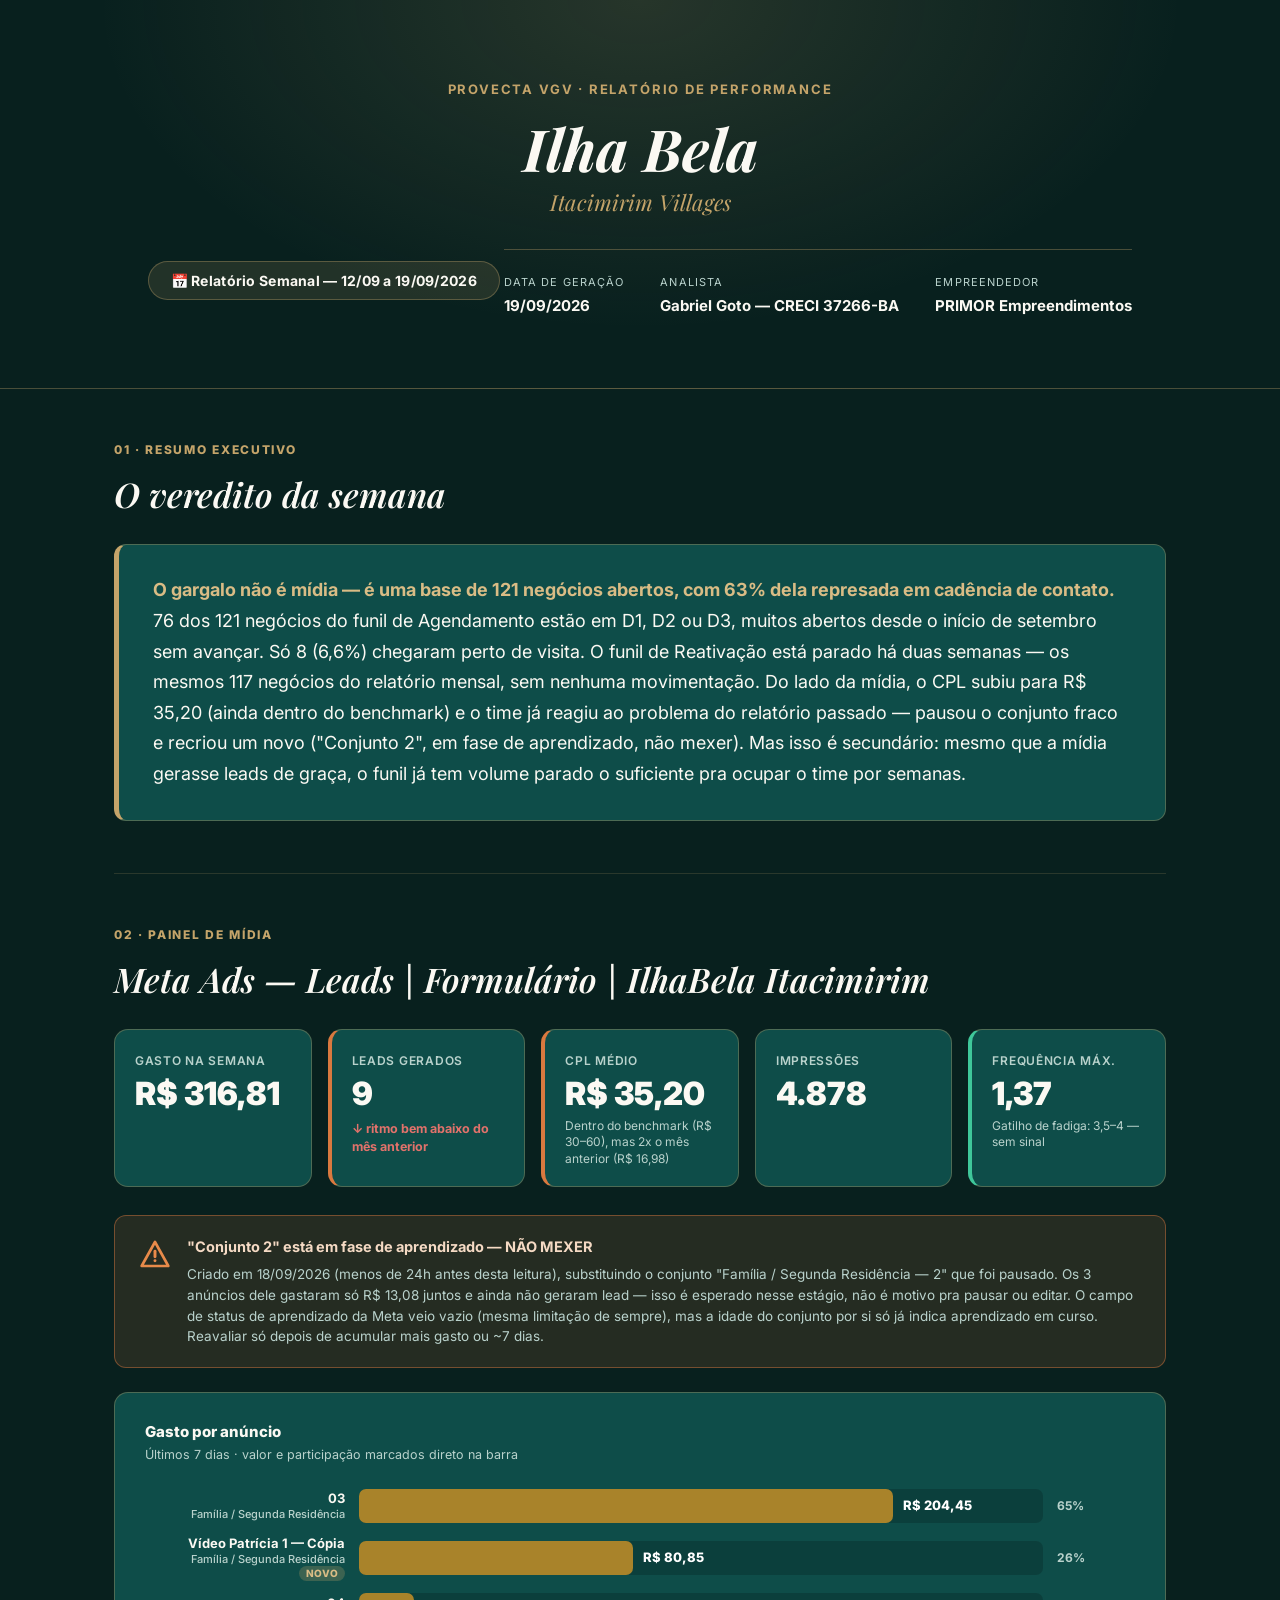
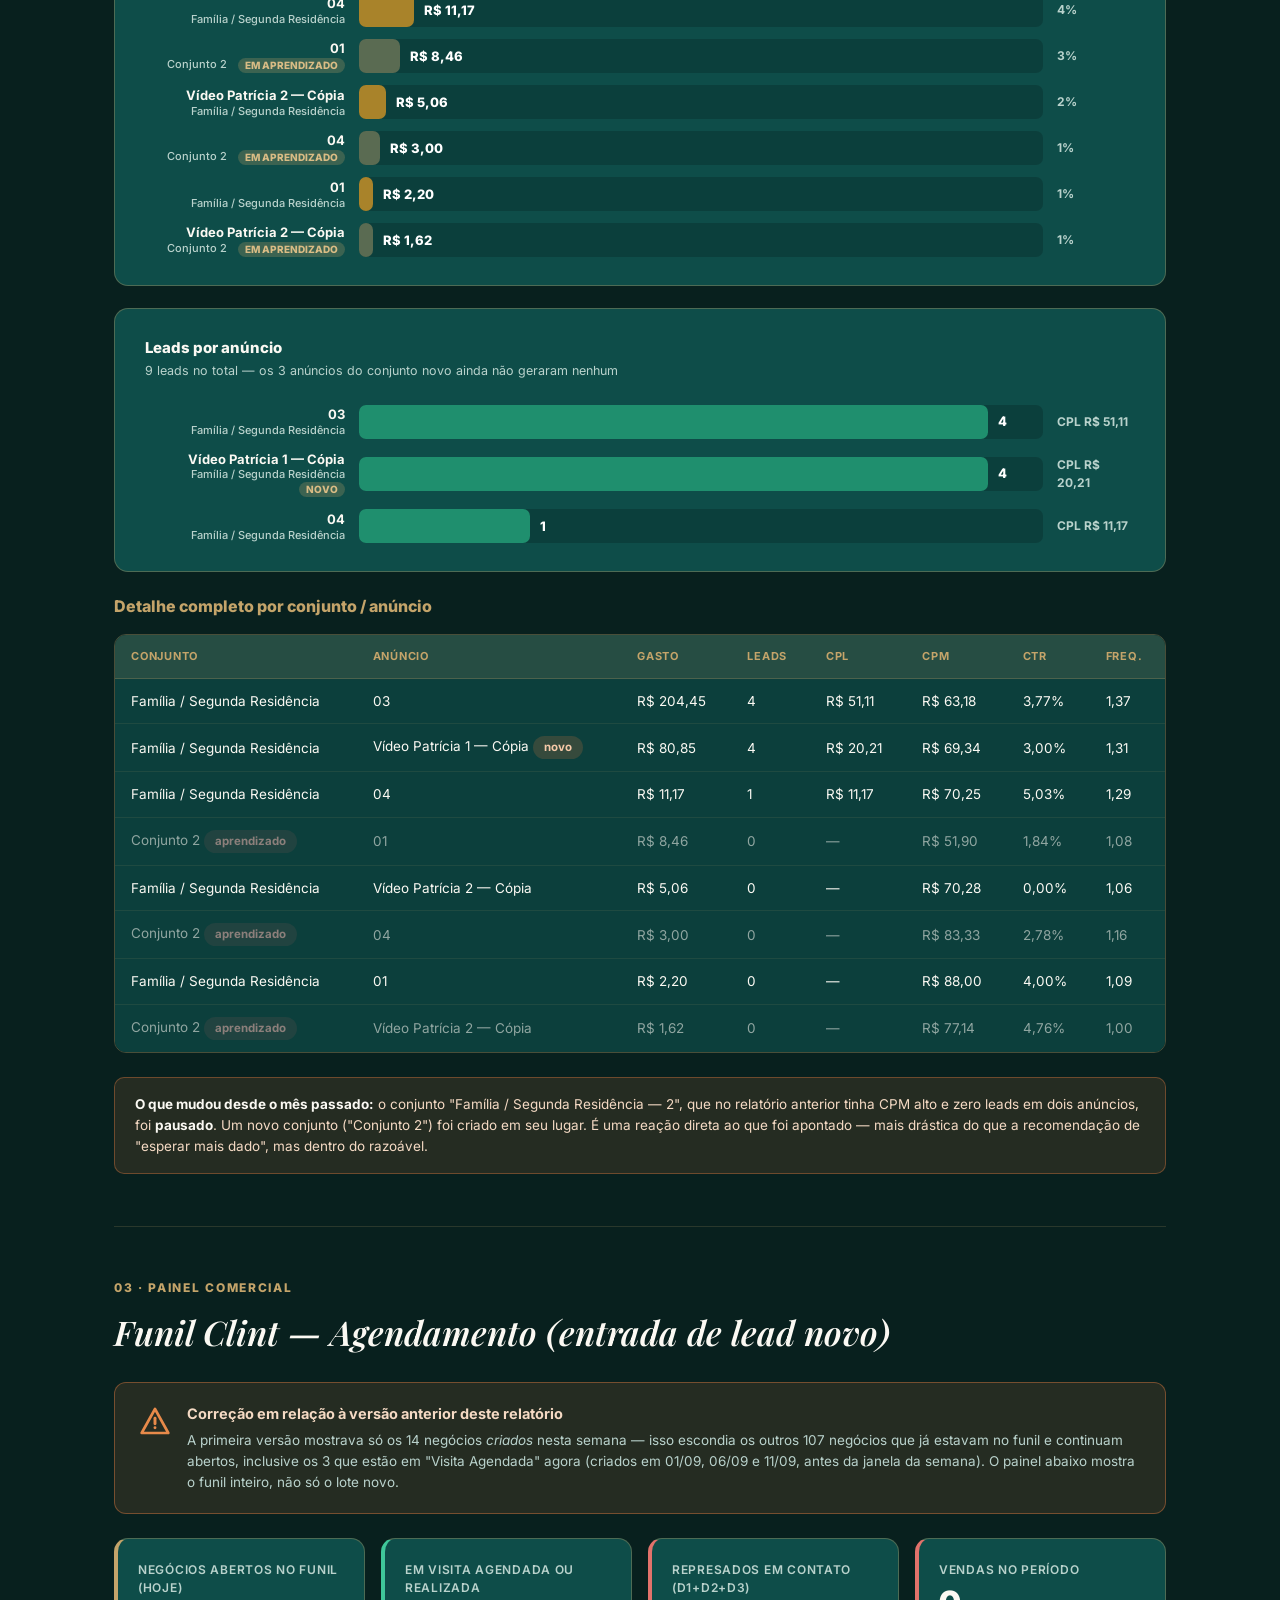
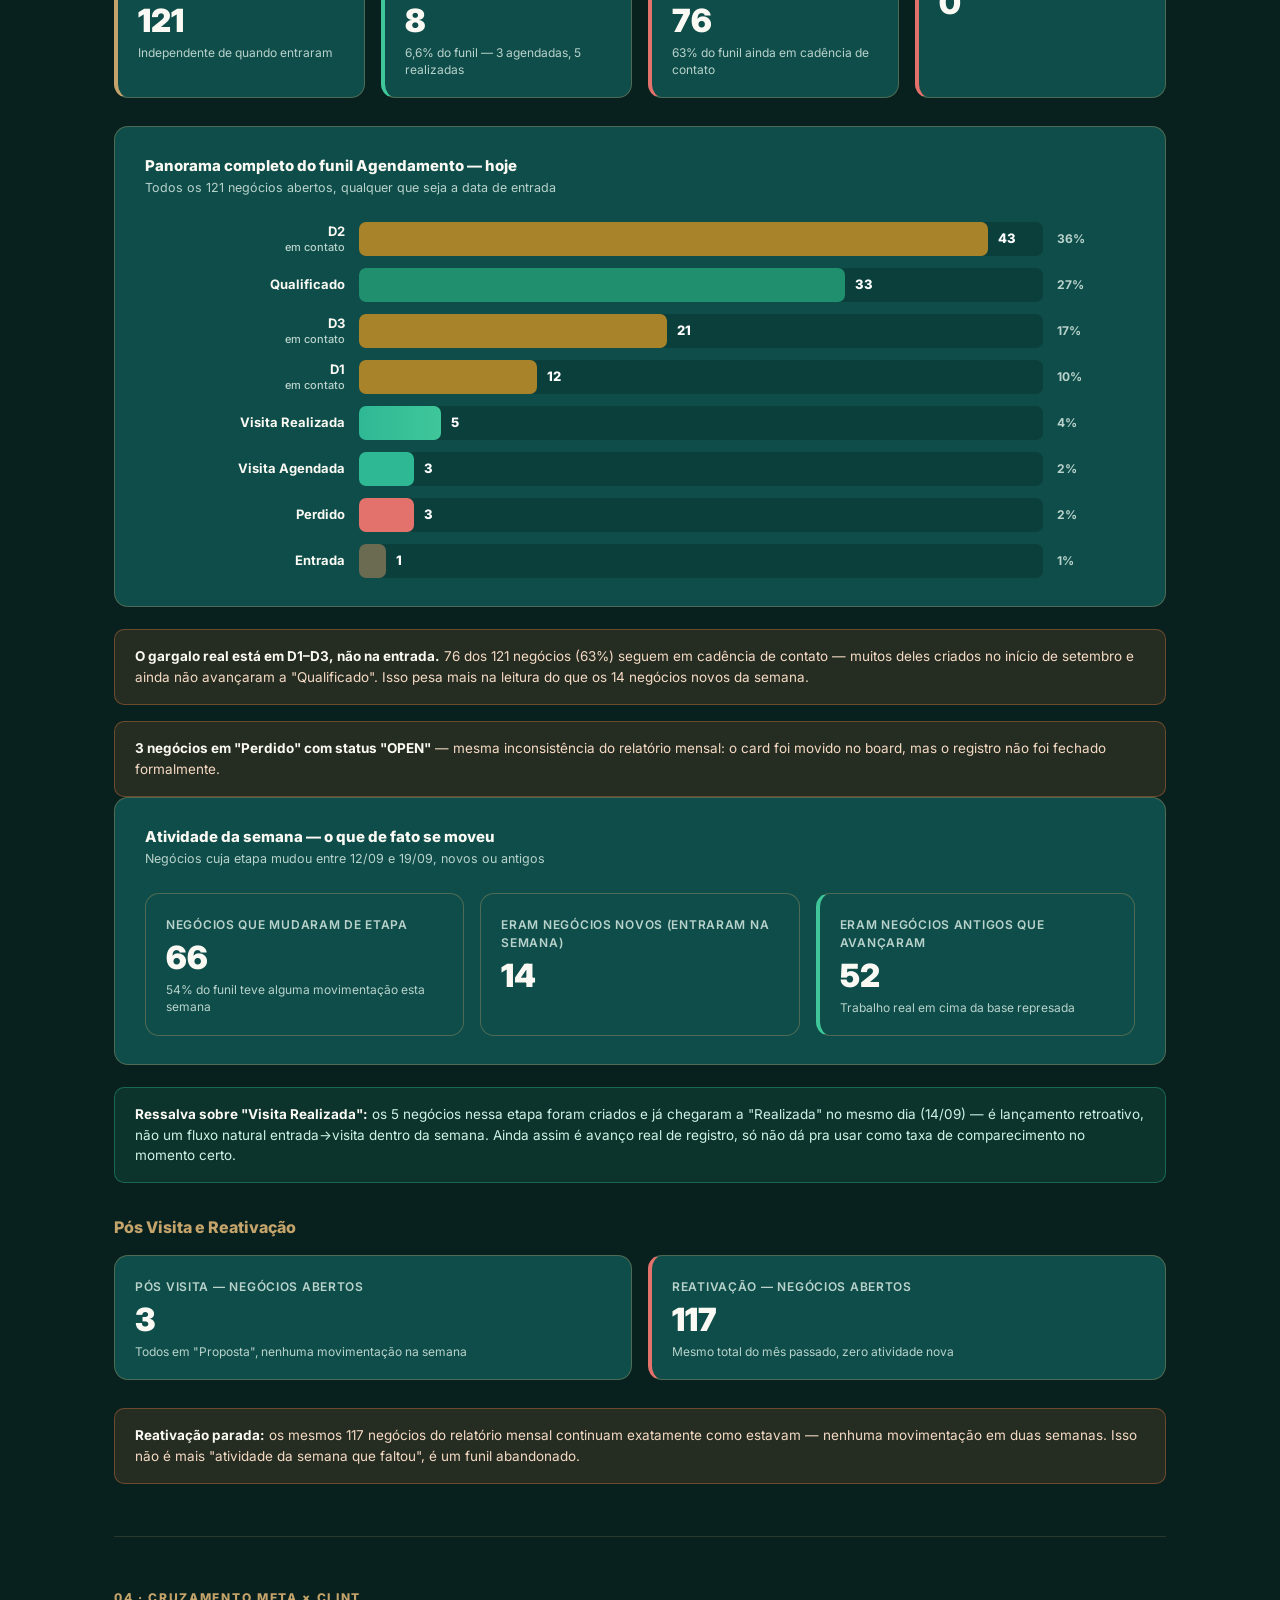
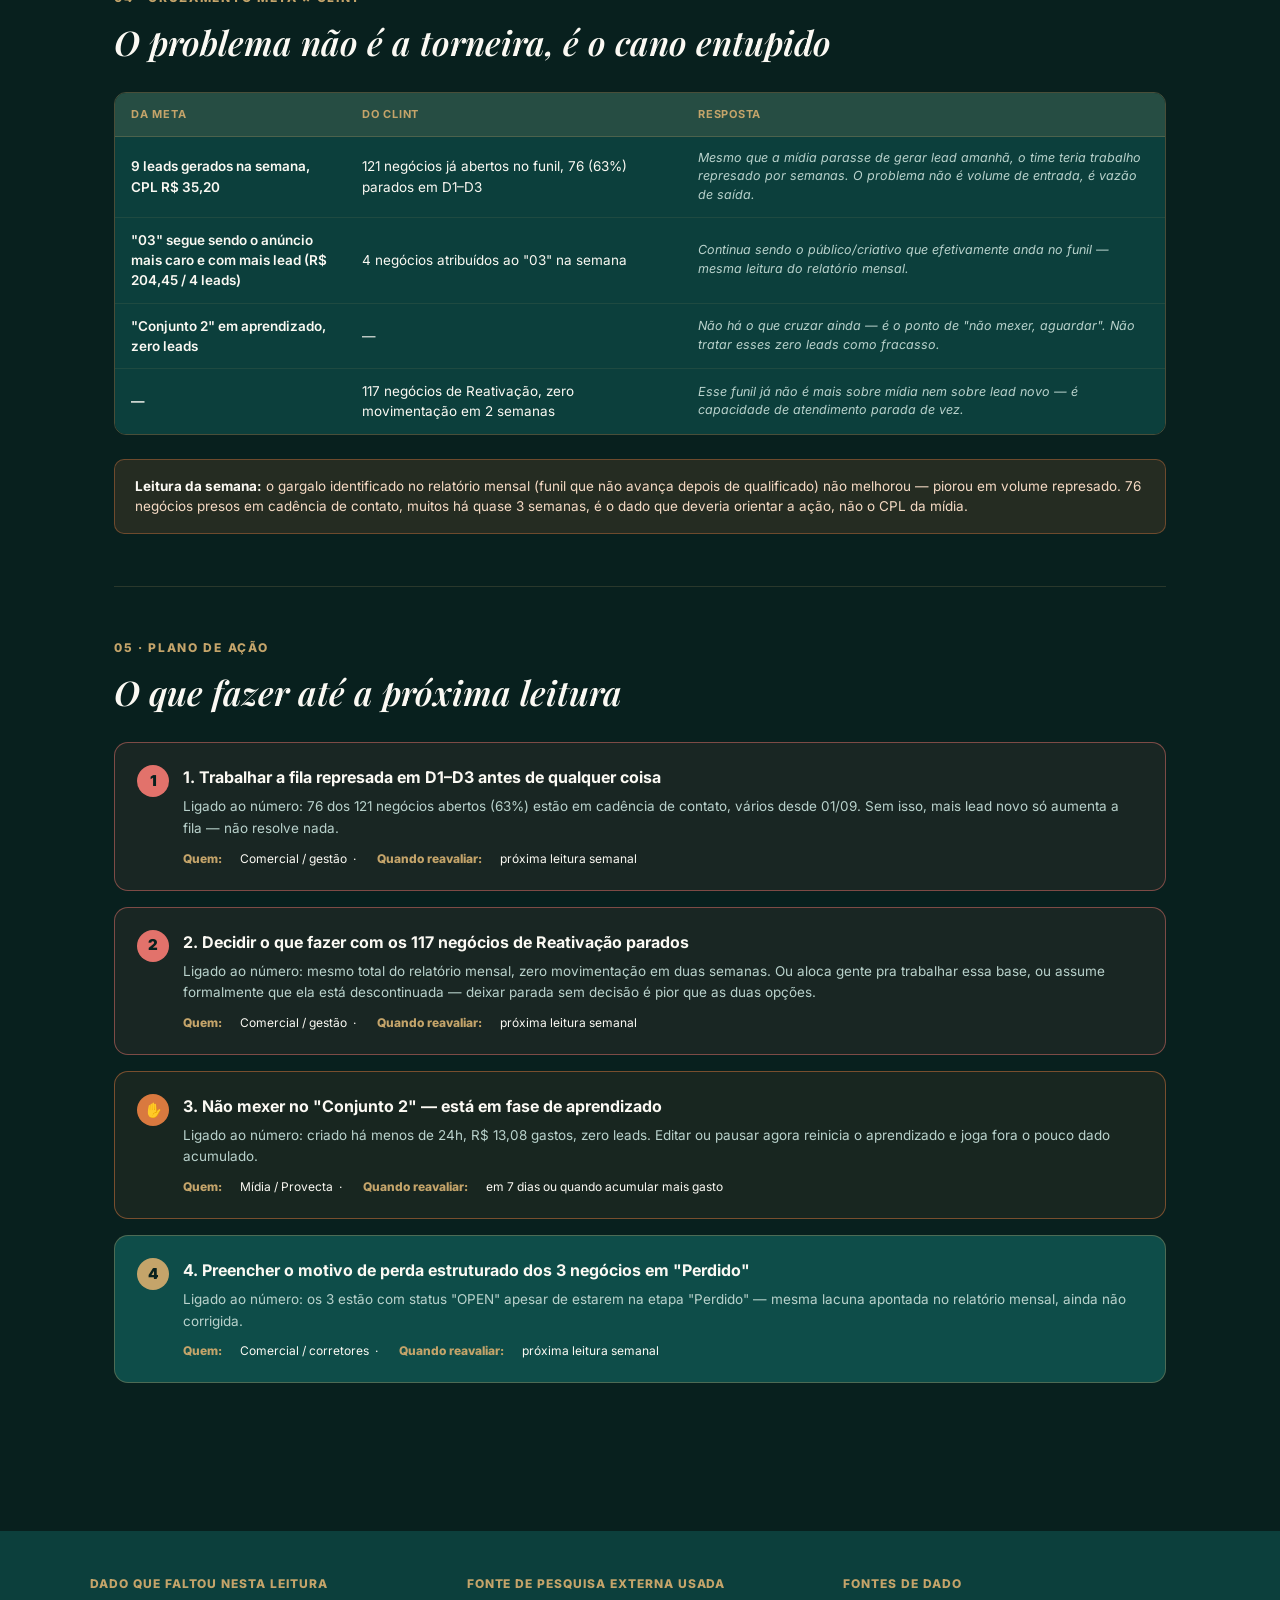
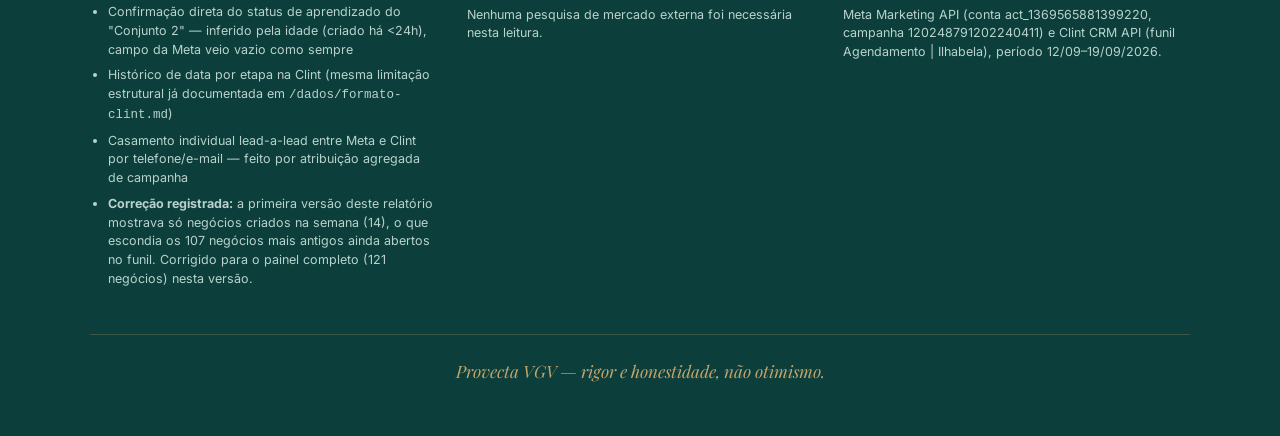
==== commit 53b6e42e: "Corrige erro metodológico grave no relatório semanal: painel comercial estava filtrando só negócios " ====
--- a/relatorio-ilhabela-semanal-2026-09-19.html
+++ b/relatorio-ilhabela-semanal-2026-09-19.html
@@ -154,7 +154,7 @@
     <h2>O veredito da semana</h2>
 
     <div class="verdict-box">
-      <strong>CPL subiu mas segue dentro da faixa; o time recriou o conjunto que estava fraco; comercial mantém o avanço da semana passada.</strong> O CPL saltou de R$ 16,98 (mês anterior) para <strong>R$ 35,20</strong> nesta semana — ainda dentro do benchmark (R$ 30–60), mas o volume de leads caiu proporcionalmente mais que o gasto: 9 leads na semana, quando o ritmo do mês anterior projetava algo perto de 22. O time de mídia já reagiu ao problema apontado no relatório passado — pausou o conjunto fraco e recriou um novo ("Conjunto 2", ativo há menos de 24h) — mas esse novo conjunto está em fase de aprendizado e <strong>não deve ser mexido</strong> ainda. Do lado comercial, a disciplina de registrar "Visita Realizada" se manteve (5 dos 14 negócios da semana).
+      <strong>O gargalo não é mídia — é uma base de 121 negócios abertos, com 63% dela represada em cadência de contato.</strong> 76 dos 121 negócios do funil de Agendamento estão em D1, D2 ou D3, muitos abertos desde o início de setembro sem avançar. Só 8 (6,6%) chegaram perto de visita. O funil de Reativação está parado há duas semanas — os mesmos 117 negócios do relatório mensal, sem nenhuma movimentação. Do lado da mídia, o CPL subiu para R$ 35,20 (ainda dentro do benchmark) e o time já reagiu ao problema do relatório passado — pausou o conjunto fraco e recriou um novo ("Conjunto 2", em fase de aprendizado, não mexer). Mas isso é secundário: mesmo que a mídia gerasse leads de graça, o funil já tem volume parado o suficiente pra ocupar o time por semanas.
     </div>
   </section>
 
@@ -271,87 +271,136 @@
     <p class="section-tag">03 · Painel comercial</p>
     <h2>Funil Clint — Agendamento (entrada de lead novo)</h2>
 
+    <div class="alert-box warn">
+      <svg class="icon" viewBox="0 0 24 24" fill="none"><path d="M12 3l10 18H2L12 3z" stroke="#E88A4A" stroke-width="2" stroke-linejoin="round"/><path d="M12 10v4" stroke="#E88A4A" stroke-width="2.2" stroke-linecap="round"/><circle cx="12" cy="17" r="1.1" fill="#E88A4A"/></svg>
+      <div class="body">
+        <h4>Correção em relação à versão anterior deste relatório</h4>
+        <p>A primeira versão mostrava só os 14 negócios <em>criados</em> nesta semana — isso escondia os outros 107 negócios que já estavam no funil e continuam abertos, inclusive os 3 que estão em "Visita Agendada" agora (criados em 01/09, 06/09 e 11/09, antes da janela da semana). O painel abaixo mostra o funil inteiro, não só o lote novo.</p>
+      </div>
+    </div>
+
     <div class="stat-grid">
       <div class="stat-tile neutral">
-        <div class="stat-label">Negócios abertos</div>
-        <div class="stat-value">14</div>
-        <div class="stat-trend trend-down">↓ 2,0/dia vs 3,9/dia no mês anterior</div>
+        <div class="stat-label">Negócios abertos no funil (hoje)</div>
+        <div class="stat-value">121</div>
+        <div class="stat-note">Independente de quando entraram</div>
       </div>
       <div class="stat-tile good">
-        <div class="stat-label">Visita Realizada</div>
-        <div class="stat-value">5</div>
-        <div class="stat-trend trend-up">↑ 0% no mês anterior → 36% agora</div>
-      </div>
-      <div class="stat-tile">
-        <div class="stat-label">Atribuídos a um anúncio</div>
-        <div class="stat-value">8 <span style="font-size:16px;color:var(--text-on-dark-muted);">/ 14</span></div>
-        <div class="stat-note">57% — 4 do "03", 4 do "Vídeo Patrícia 1 — Cópia"</div>
-      </div>
-      <div class="stat-tile flag"><div class="stat-label">Vendas na semana</div><div class="stat-value">0</div></div>
+        <div class="stat-label">Em Visita Agendada ou Realizada</div>
+        <div class="stat-value">8</div>
+        <div class="stat-note">6,6% do funil — 3 agendadas, 5 realizadas</div>
+      </div>
+      <div class="stat-tile flag">
+        <div class="stat-label">Represados em contato (D1+D2+D3)</div>
+        <div class="stat-value">76</div>
+        <div class="stat-note">63% do funil ainda em cadência de contato</div>
+      </div>
+      <div class="stat-tile flag"><div class="stat-label">Vendas no período</div><div class="stat-value">0</div></div>
     </div>
 
     <div class="bars-card">
-      <div class="bars-title">Onde os 14 negócios da semana estão agora</div>
-      <div class="bars-sub">Snapshot no fim do período — não é histórico de fluxo, é onde cada negócio está agora</div>
-
+      <div class="bars-title">Panorama completo do funil Agendamento — hoje</div>
+      <div class="bars-sub">Todos os 121 negócios abertos, qualquer que seja a data de entrada</div>
+
+      <div class="bar-row">
+        <div class="bar-label">D2 <small>em contato</small></div>
+        <div class="bar-track"><div class="bar-fill" style="width:92%;background:#A9832A;"></div><span class="bar-value">43</span></div>
+        <div class="bar-side">36%</div>
+      </div>
+      <div class="bar-row">
+        <div class="bar-label">Qualificado</div>
+        <div class="bar-track"><div class="bar-fill" style="width:71%;background:#1F8F6E;"></div><span class="bar-value">33</span></div>
+        <div class="bar-side">27%</div>
+      </div>
+      <div class="bar-row">
+        <div class="bar-label">D3 <small>em contato</small></div>
+        <div class="bar-track"><div class="bar-fill" style="width:45%;background:#A9832A;"></div><span class="bar-value">21</span></div>
+        <div class="bar-side">17%</div>
+      </div>
+      <div class="bar-row">
+        <div class="bar-label">D1 <small>em contato</small></div>
+        <div class="bar-track"><div class="bar-fill" style="width:26%;background:#A9832A;"></div><span class="bar-value">12</span></div>
+        <div class="bar-side">10%</div>
+      </div>
       <div class="bar-row">
         <div class="bar-label">Visita Realizada</div>
-        <div class="bar-track"><div class="bar-fill" style="width:92%;background:linear-gradient(90deg,#2FB894,#3FC79A);"></div><span class="bar-value">5</span></div>
-        <div class="bar-side">36%</div>
-      </div>
-      <div class="bar-row">
-        <div class="bar-label">D1 <small>em contato</small></div>
-        <div class="bar-track"><div class="bar-fill" style="width:92%;background:#A9832A;"></div><span class="bar-value">5</span></div>
-        <div class="bar-side">36%</div>
-      </div>
-      <div class="bar-row">
-        <div class="bar-label">D2 <small>em contato</small></div>
-        <div class="bar-track"><div class="bar-fill" style="width:40%;background:#A9832A;"></div><span class="bar-value">2</span></div>
-        <div class="bar-side">14%</div>
-      </div>
-      <div class="bar-row">
-        <div class="bar-label">Qualificado</div>
-        <div class="bar-track"><div class="bar-fill" style="width:20%;background:#1F8F6E;"></div><span class="bar-value">1</span></div>
-        <div class="bar-side">7%</div>
+        <div class="bar-track"><div class="bar-fill" style="width:12%;background:linear-gradient(90deg,#2FB894,#3FC79A);"></div><span class="bar-value">5</span></div>
+        <div class="bar-side">4%</div>
+      </div>
+      <div class="bar-row">
+        <div class="bar-label">Visita Agendada</div>
+        <div class="bar-track"><div class="bar-fill" style="width:8%;background:#2FB894;"></div><span class="bar-value">3</span></div>
+        <div class="bar-side">2%</div>
+      </div>
+      <div class="bar-row">
+        <div class="bar-label">Perdido</div>
+        <div class="bar-track"><div class="bar-fill" style="width:8%;background:#E2726B;"></div><span class="bar-value">3</span></div>
+        <div class="bar-side">2%</div>
       </div>
       <div class="bar-row">
         <div class="bar-label">Entrada</div>
-        <div class="bar-track"><div class="bar-fill" style="width:20%;background:#6b6b52;"></div><span class="bar-value">1</span></div>
-        <div class="bar-side">7%</div>
+        <div class="bar-track"><div class="bar-fill" style="width:4%;background:#6b6b52;"></div><span class="bar-value">1</span></div>
+        <div class="bar-side">1%</div>
+      </div>
+    </div>
+    <div class="callout">
+      <strong>O gargalo real está em D1–D3, não na entrada.</strong> 76 dos 121 negócios (63%) seguem em cadência de contato — muitos deles criados no início de setembro e ainda não avançaram a "Qualificado". Isso pesa mais na leitura do que os 14 negócios novos da semana.
+    </div>
+    <div class="callout">
+      <strong>3 negócios em "Perdido" com status "OPEN"</strong> — mesma inconsistência do relatório mensal: o card foi movido no board, mas o registro não foi fechado formalmente.
+    </div>
+
+    <div class="bars-card">
+      <div class="bars-title">Atividade da semana — o que de fato se moveu</div>
+      <div class="bars-sub">Negócios cuja etapa mudou entre 12/09 e 19/09, novos ou antigos</div>
+      <div class="stat-grid" style="margin-bottom:0;">
+        <div class="stat-tile">
+          <div class="stat-label">Negócios que mudaram de etapa</div>
+          <div class="stat-value">66</div>
+          <div class="stat-note">54% do funil teve alguma movimentação esta semana</div>
+        </div>
+        <div class="stat-tile">
+          <div class="stat-label">Eram negócios novos (entraram na semana)</div>
+          <div class="stat-value">14</div>
+        </div>
+        <div class="stat-tile good">
+          <div class="stat-label">Eram negócios antigos que avançaram</div>
+          <div class="stat-value">52</div>
+          <div class="stat-note">Trabalho real em cima da base represada</div>
+        </div>
       </div>
     </div>
     <div class="callout info">
-      <strong>Ressalva sobre "Visita Realizada":</strong> os 5 negócios nessa etapa foram todos atualizados no mesmo dia (14/09) — pode ser lançamento retroativo em lote, não necessariamente 5 visitas naquele dia exato. É avanço real de processo mesmo assim; só não dá pra usar como taxa diária de comparecimento ainda.
-    </div>
-    <div class="callout">
-      <strong>1 negócio movido para "Perdido"</strong> nesta semana (etapa D1) — sem motivo estruturado preenchido, mesma lacuna já apontada no relatório anterior e ainda não corrigida.
+      <strong>Ressalva sobre "Visita Realizada":</strong> os 5 negócios nessa etapa foram criados e já chegaram a "Realizada" no mesmo dia (14/09) — é lançamento retroativo, não um fluxo natural entrada→visita dentro da semana. Ainda assim é avanço real de registro, só não dá pra usar como taxa de comparecimento no momento certo.
     </div>
 
     <h3 style="margin-top:32px;">Pós Visita e Reativação</h3>
     <div class="stat-grid">
-      <div class="stat-tile"><div class="stat-label">Pós Visita — negócios na semana</div><div class="stat-value">0</div></div>
-      <div class="stat-tile"><div class="stat-label">Reativação — negócios na semana</div><div class="stat-value">0</div></div>
-    </div>
-    <p style="font-size:13px;color:var(--text-on-dark-muted);margin-top:-14px;">Nenhuma atividade nova nesses dois funis nesta semana.</p>
+      <div class="stat-tile"><div class="stat-label">Pós Visita — negócios abertos</div><div class="stat-value">3</div><div class="stat-note">Todos em "Proposta", nenhuma movimentação na semana</div></div>
+      <div class="stat-tile flag"><div class="stat-label">Reativação — negócios abertos</div><div class="stat-value">117</div><div class="stat-note">Mesmo total do mês passado, zero atividade nova</div></div>
+    </div>
+    <div class="callout">
+      <strong>Reativação parada:</strong> os mesmos 117 negócios do relatório mensal continuam exatamente como estavam — nenhuma movimentação em duas semanas. Isso não é mais "atividade da semana que faltou", é um funil abandonado.
+    </div>
   </section>
 
   <!-- ============ CRUZAMENTO ============ -->
   <section>
     <p class="section-tag">04 · Cruzamento Meta × Clint</p>
-    <h2>Onde a semana aperta</h2>
+    <h2>O problema não é a torneira, é o cano entupido</h2>
     <div class="table-wrap cross-table">
       <table>
         <thead><tr><th>Da Meta</th><th>Do Clint</th><th>Resposta</th></tr></thead>
         <tbody>
-          <tr><td>9 leads gerados</td><td>8/14 negócios (57%) atribuídos a um anúncio Ilha Bela</td><td class="q">A atribuição nativa segue funcionando — inclusive pro anúncio novo, que já aparece linkado a 4 negócios no mesmo dia em que passou a rodar.</td></tr>
-          <tr><td>CPL R$ 35,20 (2x o mês anterior)</td><td>5/14 (36%) chegam a "Visita Realizada"</td><td class="q">Mesmo com CPL mais caro, o funil está andando melhor que no mês anterior — sinal de que a qualidade do lead não caiu junto com o volume, mas a amostra (14 negócios) é pequena demais pra confirmar isso com confiança.</td></tr>
-          <tr><td>"03" segue sendo o anúncio mais caro e com mais lead (R$ 204,45 / 4 leads)</td><td>4 negócios atribuídos ao "03" na semana</td><td class="q">Continua sendo o anúncio que efetivamente anda no funil — mesmo público/criativo identificado no relatório mensal.</td></tr>
-          <tr><td>"Conjunto 2" em aprendizado, zero leads</td><td>—</td><td class="q">Não há o que cruzar ainda — é justamente o ponto de "não mexer, aguardar" da doutrina. Não tratar esses zero leads como fracasso do conjunto.</td></tr>
+          <tr><td>9 leads gerados na semana, CPL R$ 35,20</td><td>121 negócios já abertos no funil, 76 (63%) parados em D1–D3</td><td class="q">Mesmo que a mídia parasse de gerar lead amanhã, o time teria trabalho represado por semanas. O problema não é volume de entrada, é vazão de saída.</td></tr>
+          <tr><td>"03" segue sendo o anúncio mais caro e com mais lead (R$ 204,45 / 4 leads)</td><td>4 negócios atribuídos ao "03" na semana</td><td class="q">Continua sendo o público/criativo que efetivamente anda no funil — mesma leitura do relatório mensal.</td></tr>
+          <tr><td>"Conjunto 2" em aprendizado, zero leads</td><td>—</td><td class="q">Não há o que cruzar ainda — é o ponto de "não mexer, aguardar". Não tratar esses zero leads como fracasso.</td></tr>
+          <tr><td>—</td><td>117 negócios de Reativação, zero movimentação em 2 semanas</td><td class="q">Esse funil já não é mais sobre mídia nem sobre lead novo — é capacidade de atendimento parada de vez.</td></tr>
         </tbody>
       </table>
     </div>
     <div class="callout">
-      <strong>Leitura da semana:</strong> o CPL subiu dentro do aceitável, o funil comercial segue melhorando (mais visitas realizadas), e a reação da mídia ao problema do mês passado já está em andamento (conjunto trocado). Nada aqui pede ação de emergência — pede paciência com o conjunto novo e mais uma semana de dado antes de julgar o CPL mais alto como tendência ou só uma semana ruim.
+      <strong>Leitura da semana:</strong> o gargalo identificado no relatório mensal (funil que não avança depois de qualificado) não melhorou — piorou em volume represado. 76 negócios presos em cadência de contato, muitos há quase 3 semanas, é o dado que deveria orientar a ação, não o CPL da mídia.
     </div>
   </section>
 
@@ -360,24 +409,24 @@
     <p class="section-tag">05 · Plano de ação</p>
     <h2>O que fazer até a próxima leitura</h2>
     <ol class="action-list">
+      <li class="action-item urgent">
+        <h4>1. Trabalhar a fila represada em D1–D3 antes de qualquer coisa</h4>
+        <p>Ligado ao número: 76 dos 121 negócios abertos (63%) estão em cadência de contato, vários desde 01/09. Sem isso, mais lead novo só aumenta a fila — não resolve nada.</p>
+        <div class="action-meta"><span>Quem:</span> Comercial / gestão &nbsp;·&nbsp; <span>Quando reavaliar:</span> próxima leitura semanal</div>
+      </li>
+      <li class="action-item urgent">
+        <h4>2. Decidir o que fazer com os 117 negócios de Reativação parados</h4>
+        <p>Ligado ao número: mesmo total do relatório mensal, zero movimentação em duas semanas. Ou aloca gente pra trabalhar essa base, ou assume formalmente que ela está descontinuada — deixar parada sem decisão é pior que as duas opções.</p>
+        <div class="action-meta"><span>Quem:</span> Comercial / gestão &nbsp;·&nbsp; <span>Quando reavaliar:</span> próxima leitura semanal</div>
+      </li>
       <li class="action-item hold">
-        <h4>1. Não mexer no "Conjunto 2" — está em fase de aprendizado</h4>
+        <h4>3. Não mexer no "Conjunto 2" — está em fase de aprendizado</h4>
         <p>Ligado ao número: criado há menos de 24h, R$ 13,08 gastos, zero leads. Editar ou pausar agora reinicia o aprendizado e joga fora o pouco dado acumulado.</p>
         <div class="action-meta"><span>Quem:</span> Mídia / Provecta &nbsp;·&nbsp; <span>Quando reavaliar:</span> em 7 dias ou quando acumular mais gasto</div>
       </li>
       <li class="action-item">
-        <h4>2. Acompanhar o CPL de perto na próxima semana antes de agir</h4>
-        <p>Ligado ao número: R$ 35,20 é o dobro do mês anterior, mas ainda dentro do benchmark (R$ 30–60). Uma semana não é tendência — precisa de mais um ponto de dado pra saber se é ruído ou piora real.</p>
-        <div class="action-meta"><span>Quem:</span> Mídia / Provecta &nbsp;·&nbsp; <span>Quando reavaliar:</span> próxima leitura semanal</div>
-      </li>
-      <li class="action-item">
-        <h4>3. Manter o registro de "Visita Realizada" no board</h4>
-        <p>Ligado ao número: manteve os 36% da semana passada — sustentar isso importa mais que qualquer ajuste de mídia agora.</p>
-        <div class="action-meta"><span>Quem:</span> Comercial / corretores &nbsp;·&nbsp; <span>Quando reavaliar:</span> próxima leitura semanal</div>
-      </li>
-      <li class="action-item">
-        <h4>4. Preencher o motivo de perda do negócio movido para "Perdido" nesta semana</h4>
-        <p>Ligado ao número: 1 negócio em D1 foi perdido sem motivo estruturado registrado — mesma lacuna do relatório anterior, ainda não corrigida.</p>
+        <h4>4. Preencher o motivo de perda estruturado dos 3 negócios em "Perdido"</h4>
+        <p>Ligado ao número: os 3 estão com status "OPEN" apesar de estarem na etapa "Perdido" — mesma lacuna apontada no relatório mensal, ainda não corrigida.</p>
         <div class="action-meta"><span>Quem:</span> Comercial / corretores &nbsp;·&nbsp; <span>Quando reavaliar:</span> próxima leitura semanal</div>
       </li>
     </ol>
@@ -393,6 +442,7 @@
         <li>Confirmação direta do status de aprendizado do "Conjunto 2" — inferido pela idade (criado há &lt;24h), campo da Meta veio vazio como sempre</li>
         <li>Histórico de data por etapa na Clint (mesma limitação estrutural já documentada em <code>/dados/formato-clint.md</code>)</li>
         <li>Casamento individual lead-a-lead entre Meta e Clint por telefone/e-mail — feito por atribuição agregada de campanha</li>
+        <li><strong>Correção registrada:</strong> a primeira versão deste relatório mostrava só negócios criados na semana (14), o que escondia os 107 negócios mais antigos ainda abertos no funil. Corrigido para o painel completo (121 negócios) nesta versão.</li>
       </ul>
     </div>
     <div>
